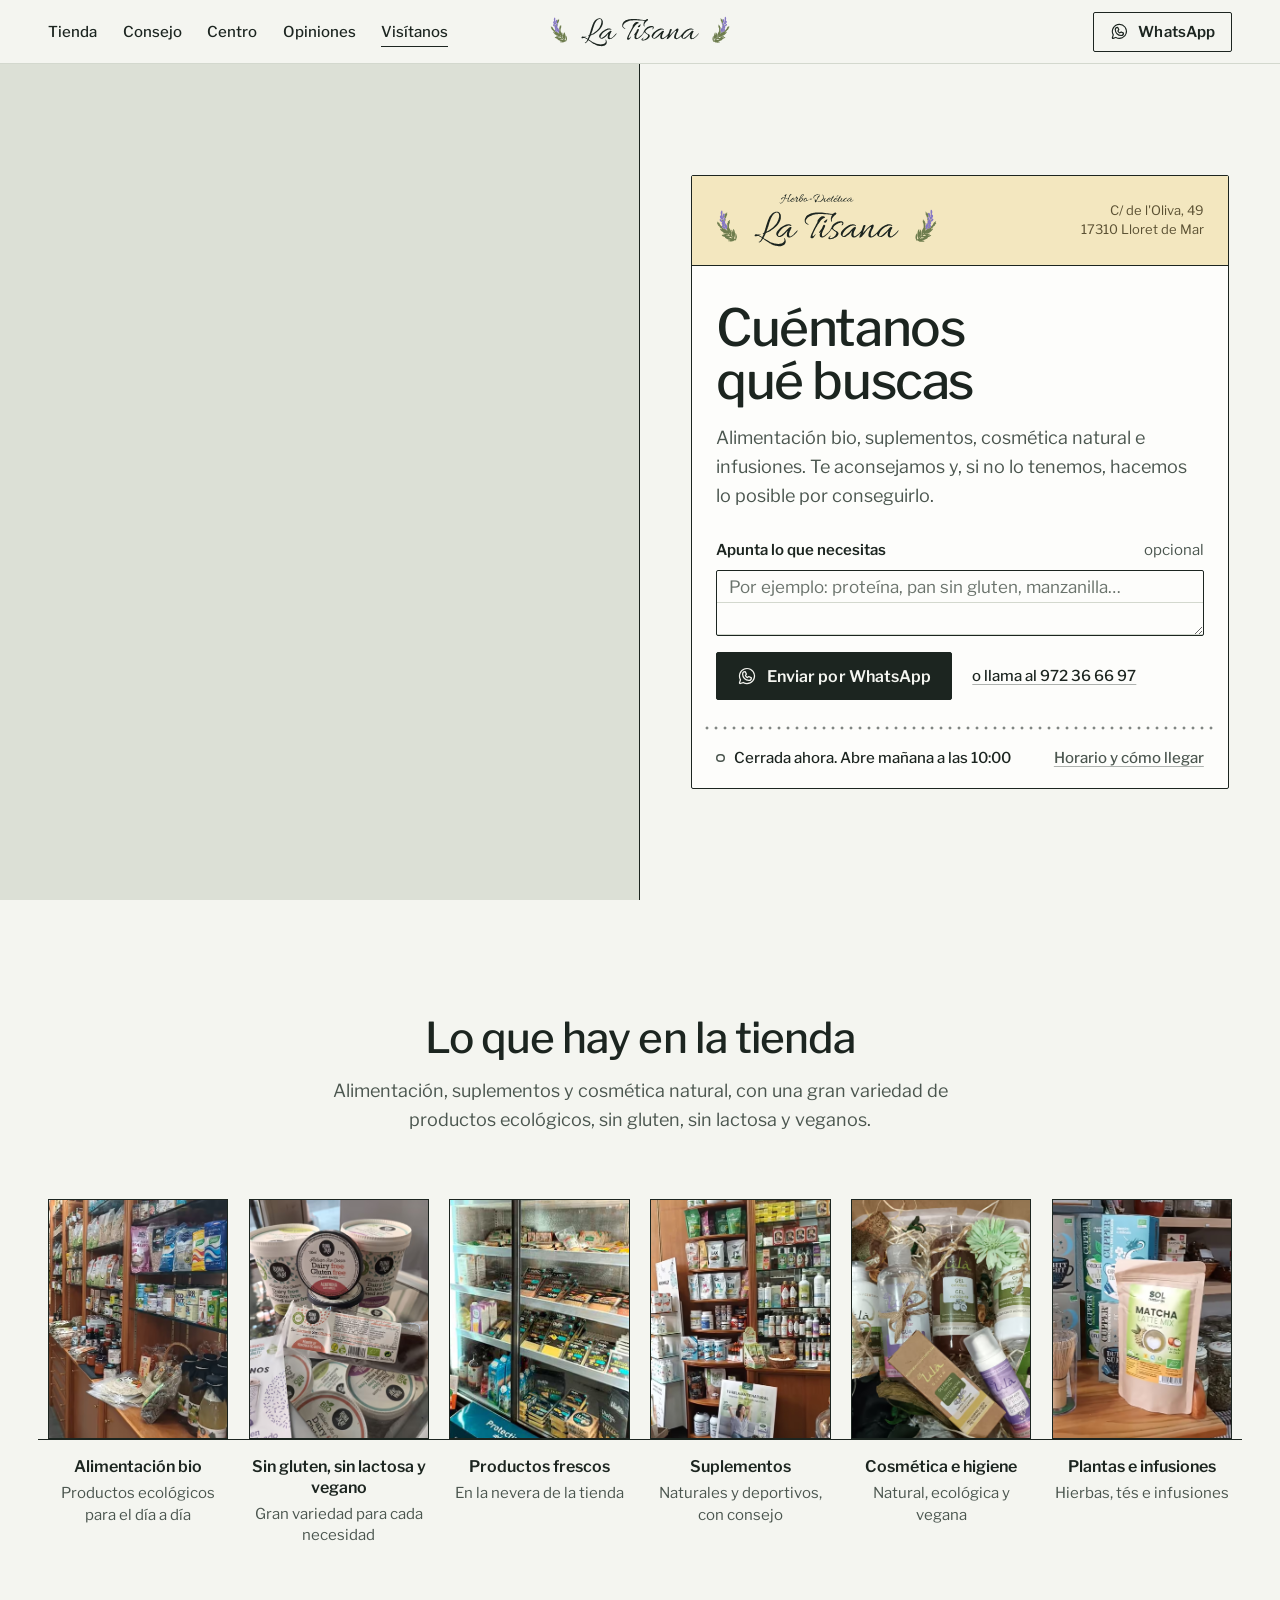
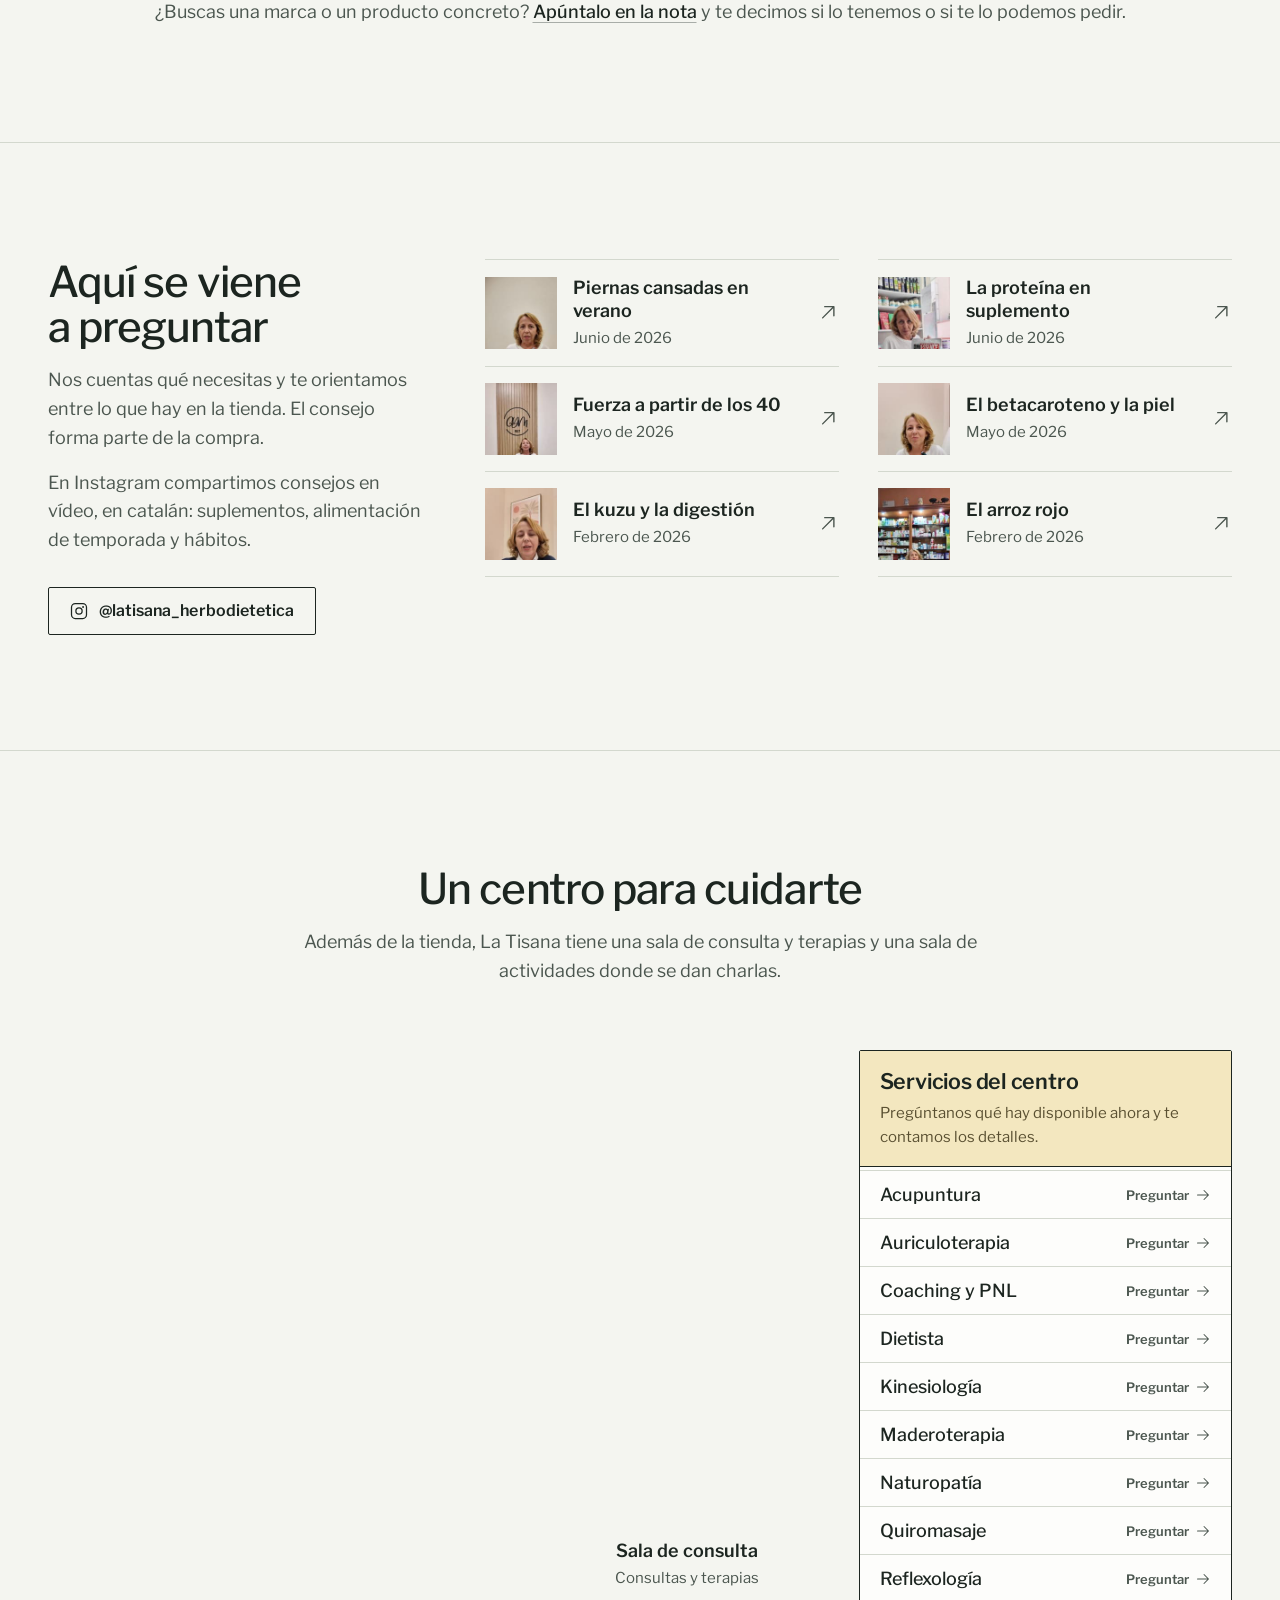
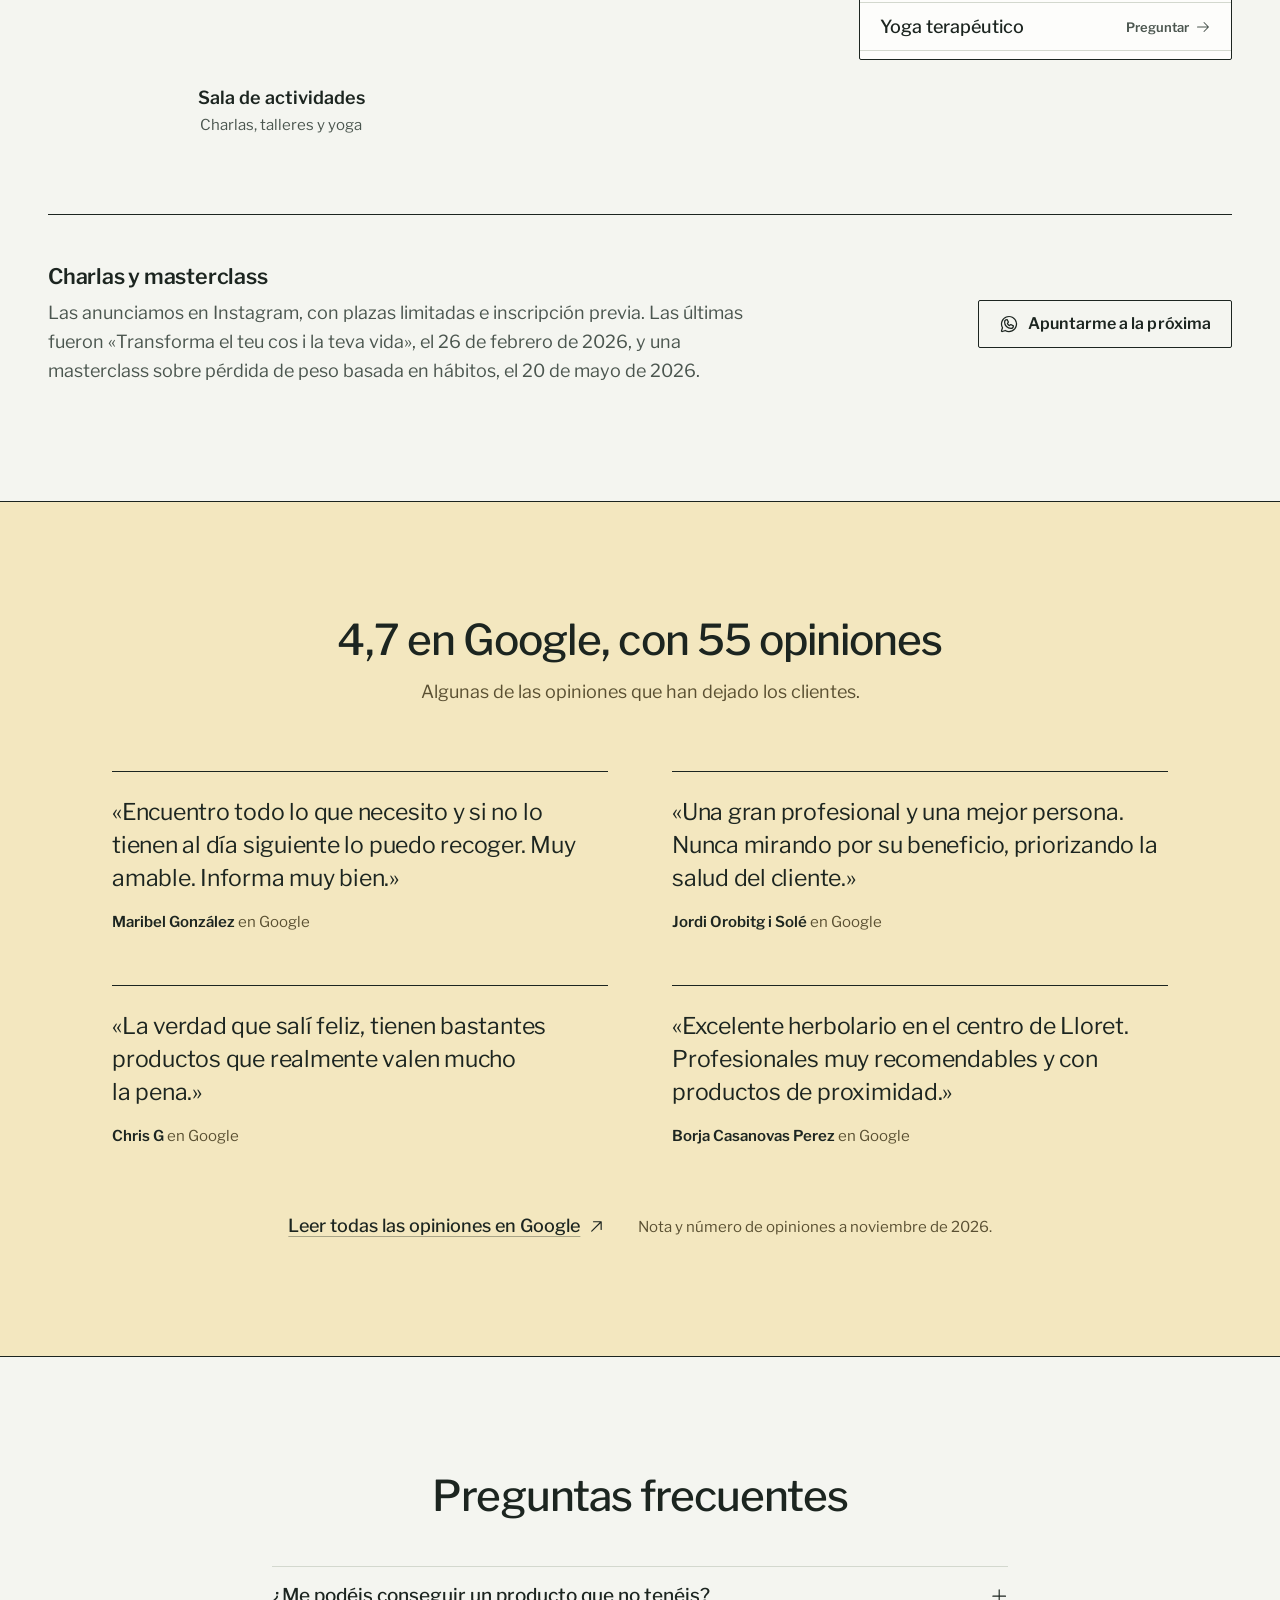
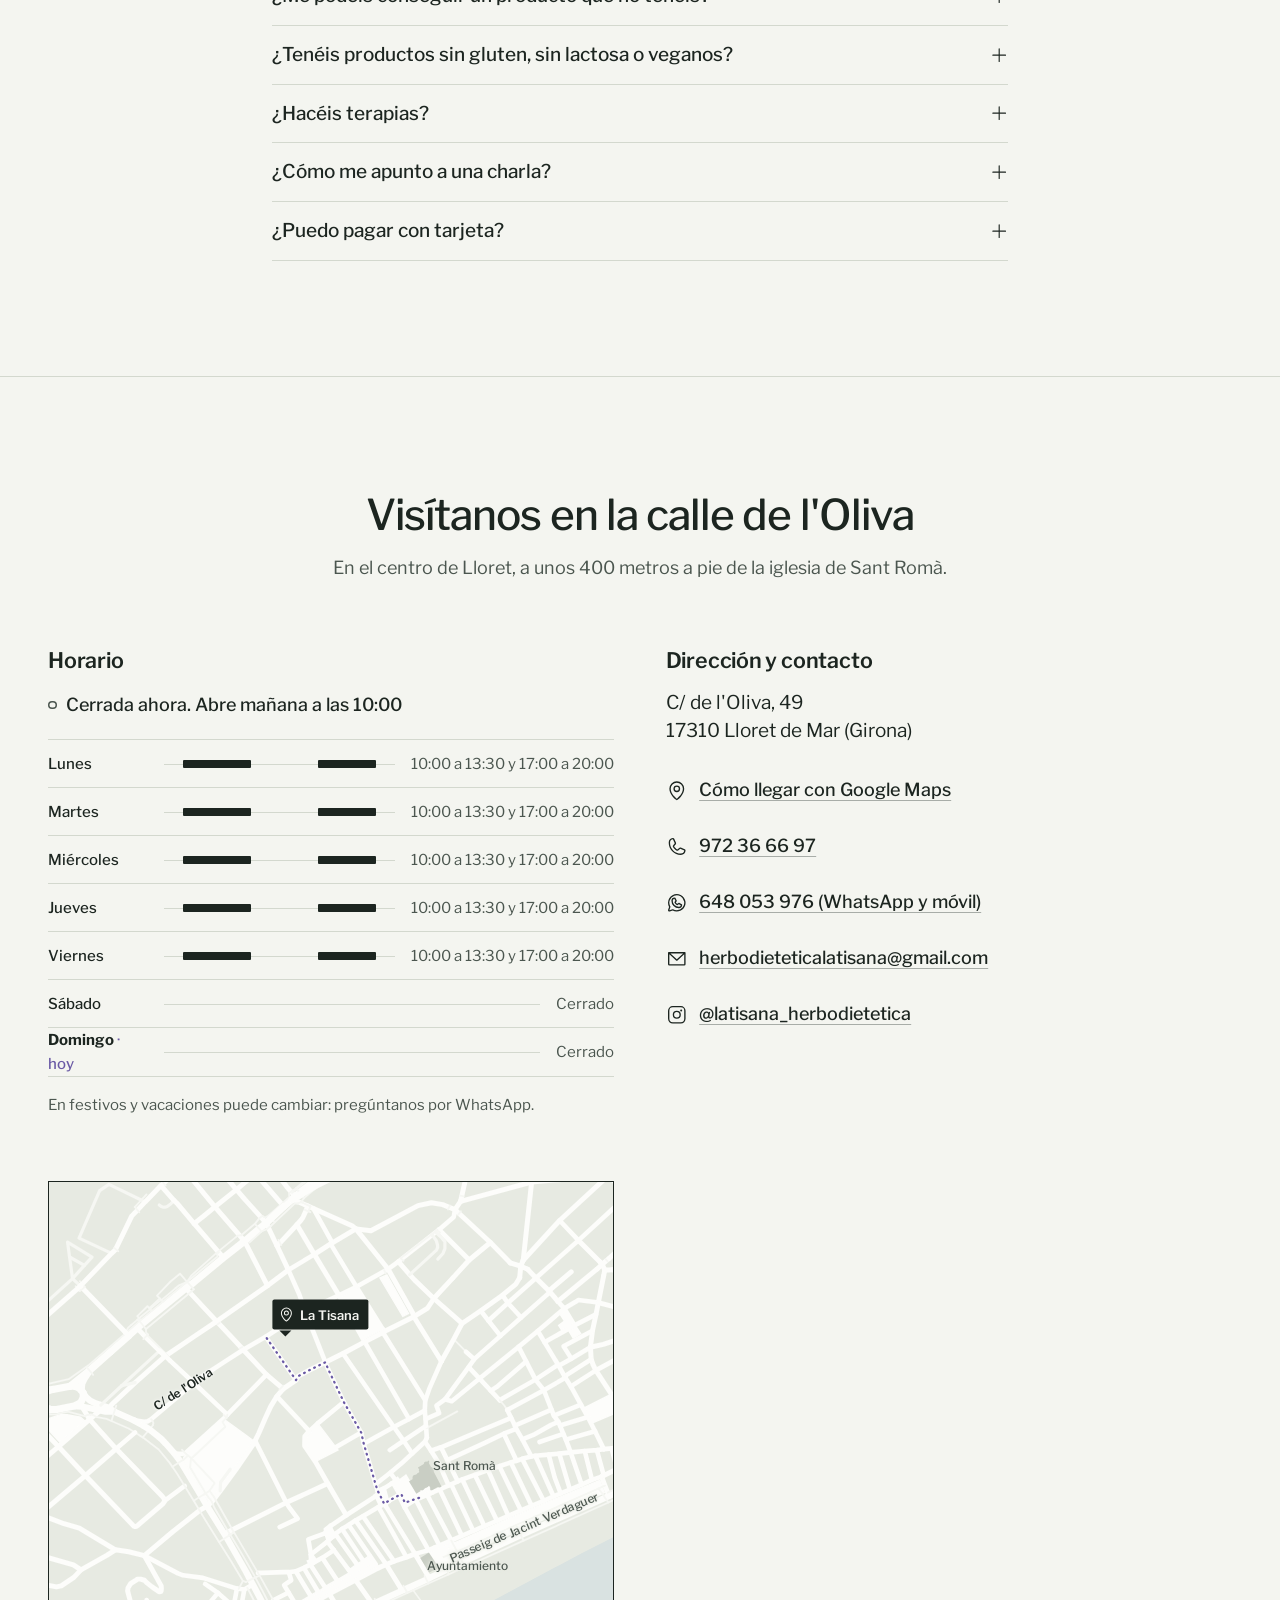
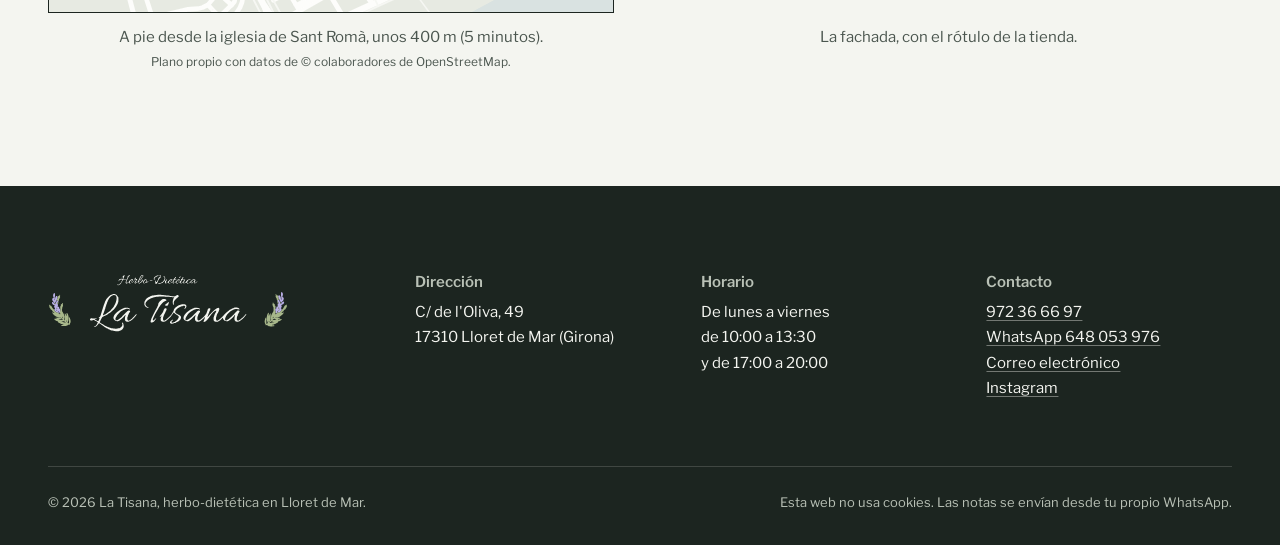
==== index.html @ d384f8ff "Publicar la vista previa de la web de La Tisana Co-Authored-By: Claude Opus 5.5 <noreply@anthropic.c" ====
<!doctype html>
<html lang="es">
<head>
<meta charset="utf-8">
<meta name="viewport" content="width=device-width, initial-scale=1, viewport-fit=cover">
<title>La Tisana, herbo-dietética en Lloret de Mar</title>
<meta name="description" content="Herbolario en la calle de l'Oliva, 49, en Lloret de Mar: alimentación bio y sin gluten, suplementos, cosmética natural e infusiones, con consejo. Escríbenos por WhatsApp.">
<meta name="robots" content="noindex, nofollow">
<meta name="theme-color" content="#F4F5F0">
<meta property="og:type" content="website">
<meta property="og:url" content="https://1benamar.github.io/latisana/">
<meta property="og:locale" content="es_ES">
<meta property="og:site_name" content="La Tisana">
<meta property="og:title" content="La Tisana, herbo-dietética en Lloret de Mar">
<meta property="og:description" content="Alimentación bio, suplementos, cosmética natural e infusiones, con consejo. C/ de l'Oliva, 49, Lloret de Mar.">
<meta property="og:image" content="https://1benamar.github.io/latisana/assets/img/compartir.jpg">
<meta property="og:image:width" content="1200">
<meta property="og:image:height" content="630">
<meta name="twitter:card" content="summary_large_image">
<link rel="icon" href="assets/logo/favicon.svg" type="image/svg+xml">
<link rel="icon" href="assets/logo/favicon-32.png" sizes="32x32" type="image/png">
<link rel="apple-touch-icon" href="assets/logo/apple-touch-icon.png">
<link rel="preload" href="assets/fonts/libre-franklin-latin.woff2" as="font" type="font/woff2" crossorigin>
<link rel="stylesheet" href="assets/css/estilos.css?v=202611081300">
<script type="application/ld+json">
{
  "@context": "https://schema.org",
  "@type": "Store",
  "name": "La Tisana Herbo-Dietética",
  "alternateName": "Herbo-Dietética la Tisana",
  "description": "Herbolario en Lloret de Mar: alimentación bio, sin gluten, sin lactosa y vegana, suplementación natural y deportiva, cosmética natural e infusiones, con asesoramiento personalizado.",
  "image": "https://1benamar.github.io/latisana/assets/img/compartir.jpg",
  "telephone": "+34 972 36 66 97",
  "email": "herbodieteticalatisana@gmail.com",
  "address": {
    "@type": "PostalAddress",
    "streetAddress": "Carrer de l'Oliva, 49",
    "postalCode": "17310",
    "addressLocality": "Lloret de Mar",
    "addressRegion": "Girona",
    "addressCountry": "ES"
  },
  "geo": { "@type": "GeoCoordinates", "latitude": 41.7015661, "longitude": 2.8450975 },
  "openingHoursSpecification": [
    { "@type": "OpeningHoursSpecification", "dayOfWeek": ["Monday", "Tuesday", "Wednesday", "Thursday", "Friday"], "opens": "10:00", "closes": "13:30" },
    { "@type": "OpeningHoursSpecification", "dayOfWeek": ["Monday", "Tuesday", "Wednesday", "Thursday", "Friday"], "opens": "17:00", "closes": "20:00" }
  ],
  "paymentAccepted": "Tarjeta de débito, tarjeta de crédito, pago con el móvil",
  "sameAs": [
    "https://www.instagram.com/latisana_herbodietetica/",
    "https://www.google.com/maps?cid=18129026786948277191"
  ]
}
</script>
</head>
<body>
<svg xmlns="http://www.w3.org/2000/svg" style="display:none"><symbol id="i-whatsapp" viewBox="0 0 256 256"><path d="M187.58,144.84l-32-16a8,8,0,0,0-8,.5l-14.69,9.8a40.55,40.55,0,0,1-16-16l9.8-14.69a8,8,0,0,0,.5-8l-16-32A8,8,0,0,0,104,64a40,40,0,0,0-40,40,88.1,88.1,0,0,0,88,88,40,40,0,0,0,40-40A8,8,0,0,0,187.58,144.84ZM152,176a72.08,72.08,0,0,1-72-72A24,24,0,0,1,99.29,80.46l11.48,23L101,118a8,8,0,0,0-.73,7.51,56.47,56.47,0,0,0,30.15,30.15A8,8,0,0,0,138,155l14.61-9.74,23,11.48A24,24,0,0,1,152,176ZM128,24A104,104,0,0,0,36.18,176.88L24.83,210.93a16,16,0,0,0,20.24,20.24l34.05-11.35A104,104,0,1,0,128,24Zm0,192a87.87,87.87,0,0,1-44.06-11.81,8,8,0,0,0-6.54-.67L40,216,52.47,178.6a8,8,0,0,0-.66-6.54A88,88,0,1,1,128,216Z"/></symbol><symbol id="i-telefono" viewBox="0 0 256 256"><path d="M222.37,158.46l-47.11-21.11-.13-.06a16,16,0,0,0-15.17,1.4,8.12,8.12,0,0,0-.75.56L134.87,160c-15.42-7.49-31.34-23.29-38.83-38.51l20.78-24.71c.2-.25.39-.5.57-.77a16,16,0,0,0,1.32-15.06l0-.12L97.54,33.64a16,16,0,0,0-16.62-9.52A56.26,56.26,0,0,0,32,80c0,79.4,64.6,144,144,144a56.26,56.26,0,0,0,55.88-48.92A16,16,0,0,0,222.37,158.46ZM176,208A128.14,128.14,0,0,1,48,80,40.2,40.2,0,0,1,82.87,40a.61.61,0,0,0,0,.12l21,47L83.2,111.86a6.13,6.13,0,0,0-.57.77,16,16,0,0,0-1,15.7c9.06,18.53,27.73,37.06,46.46,46.11a16,16,0,0,0,15.75-1.14,8.44,8.44,0,0,0,.74-.56L168.89,152l47,21.05h0s.08,0,.11,0A40.21,40.21,0,0,1,176,208Z"/></symbol><symbol id="i-pin" viewBox="0 0 256 256"><path d="M128,64a40,40,0,1,0,40,40A40,40,0,0,0,128,64Zm0,64a24,24,0,1,1,24-24A24,24,0,0,1,128,128Zm0-112a88.1,88.1,0,0,0-88,88c0,31.4,14.51,64.68,42,96.25a254.19,254.19,0,0,0,41.45,38.3,8,8,0,0,0,9.18,0A254.19,254.19,0,0,0,174,200.25c27.45-31.57,42-64.85,42-96.25A88.1,88.1,0,0,0,128,16Zm0,206c-16.53-13-72-60.75-72-118a72,72,0,0,1,144,0C200,161.23,144.53,209,128,222Z"/></symbol><symbol id="i-instagram" viewBox="0 0 256 256"><path d="M128,80a48,48,0,1,0,48,48A48.05,48.05,0,0,0,128,80Zm0,80a32,32,0,1,1,32-32A32,32,0,0,1,128,160ZM176,24H80A56.06,56.06,0,0,0,24,80v96a56.06,56.06,0,0,0,56,56h96a56.06,56.06,0,0,0,56-56V80A56.06,56.06,0,0,0,176,24Zm40,152a40,40,0,0,1-40,40H80a40,40,0,0,1-40-40V80A40,40,0,0,1,80,40h96a40,40,0,0,1,40,40ZM192,76a12,12,0,1,1-12-12A12,12,0,0,1,192,76Z"/></symbol><symbol id="i-correo" viewBox="0 0 256 256"><path d="M224,48H32a8,8,0,0,0-8,8V192a16,16,0,0,0,16,16H216a16,16,0,0,0,16-16V56A8,8,0,0,0,224,48ZM203.43,64,128,133.15,52.57,64ZM216,192H40V74.19l82.59,75.71a8,8,0,0,0,10.82,0L216,74.19V192Z"/></symbol><symbol id="i-reloj" viewBox="0 0 256 256"><path d="M128,24A104,104,0,1,0,232,128,104.11,104.11,0,0,0,128,24Zm0,192a88,88,0,1,1,88-88A88.1,88.1,0,0,1,128,216Zm64-88a8,8,0,0,1-8,8H128a8,8,0,0,1-8-8V72a8,8,0,0,1,16,0v48h48A8,8,0,0,1,192,128Z"/></symbol><symbol id="i-fuera" viewBox="0 0 256 256"><path d="M200,64V168a8,8,0,0,1-16,0V83.31L69.66,197.66a8,8,0,0,1-11.32-11.32L172.69,72H88a8,8,0,0,1,0-16H192A8,8,0,0,1,200,64Z"/></symbol><symbol id="i-flecha" viewBox="0 0 256 256"><path d="M221.66,133.66l-72,72a8,8,0,0,1-11.32-11.32L196.69,136H40a8,8,0,0,1,0-16H196.69L138.34,61.66a8,8,0,0,1,11.32-11.32l72,72A8,8,0,0,1,221.66,133.66Z"/></symbol><symbol id="i-menu" viewBox="0 0 256 256"><path d="M224,128a8,8,0,0,1-8,8H40a8,8,0,0,1,0-16H216A8,8,0,0,1,224,128ZM40,72H216a8,8,0,0,0,0-16H40a8,8,0,0,0,0,16ZM216,184H40a8,8,0,0,0,0,16H216a8,8,0,0,0,0-16Z"/></symbol><symbol id="i-cerrar" viewBox="0 0 256 256"><path d="M205.66,194.34a8,8,0,0,1-11.32,11.32L128,139.31,61.66,205.66a8,8,0,0,1-11.32-11.32L116.69,128,50.34,61.66A8,8,0,0,1,61.66,50.34L128,116.69l66.34-66.35a8,8,0,0,1,11.32,11.32L139.31,128Z"/></symbol><symbol id="i-mas" viewBox="0 0 256 256"><path d="M224,128a8,8,0,0,1-8,8H136v80a8,8,0,0,1-16,0V136H40a8,8,0,0,1,0-16h80V40a8,8,0,0,1,16,0v80h80A8,8,0,0,1,224,128Z"/></symbol><symbol id="i-check" viewBox="0 0 256 256"><path d="M229.66,77.66l-128,128a8,8,0,0,1-11.32,0l-56-56a8,8,0,0,1,11.32-11.32L96,188.69,218.34,66.34a8,8,0,0,1,11.32,11.32Z"/></symbol></svg>

<a class="saltar" href="#contenido">Saltar al contenido</a>

<header class="cabecera" id="cabecera">
  <div class="cabecera__dentro">
    <button class="cabecera__abrir" type="button" aria-expanded="false" aria-controls="menu">
      <svg class="ico" aria-hidden="true"><use href="#i-menu"/></svg><span class="sr">Abrir el menú</span>
    </button>
    <nav class="menu" id="menu" aria-label="Secciones">
      <ul>
        <li><a href="#tienda">Tienda</a></li>
        <li><a href="#consejo">Consejo</a></li>
        <li><a href="#centro">Centro</a></li>
        <li><a href="#opiniones">Opiniones</a></li>
        <li><a href="#visita">Visítanos</a></li>
      </ul>
    </nav>
    <a class="cabecera__logo" href="#inicio" aria-label="La Tisana, ir al inicio">
      <img src="assets/logo/la-tisana-nombre.svg" alt="La Tisana" width="180" height="31">
    </a>
    <a class="boton boton--linea cabecera__wa" href="https://wa.me/34648053976?text=Hola%2C%20os%20escribo%20desde%20la%20web%20de%20La%20Tisana." target="_blank" rel="noopener">
      <svg class="ico" aria-hidden="true"><use href="#i-whatsapp"/></svg><span>WhatsApp</span>
    </a>
  </div>
</header>

<main id="contenido">

  <!-- Portada: la hoja del bloc del mostrador -->
  <section class="portada" id="inicio" aria-labelledby="titulo-portada">
    <figure class="portada__foto">
      <picture>
        <source media="(max-width: 959px)" type="image/avif" srcset="assets/img/interior-ancho-600.avif 600w, assets/img/interior-ancho-900.avif 900w, assets/img/interior-ancho-1200.avif 1200w" sizes="(max-width: 600px) 75vw, 100vw">
        <source media="(max-width: 959px)" type="image/webp" srcset="assets/img/interior-ancho-600.webp 600w, assets/img/interior-ancho-900.webp 900w, assets/img/interior-ancho-1200.webp 1200w" sizes="(max-width: 600px) 75vw, 100vw">
        <source media="(max-width: 959px)" srcset="assets/img/interior-ancho-600.jpg 600w, assets/img/interior-ancho-900.jpg 900w, assets/img/interior-ancho-1200.jpg 1200w" sizes="(max-width: 600px) 75vw, 100vw">
        <source type="image/avif" srcset="assets/img/interior-640.avif 640w, assets/img/interior-960.avif 960w, assets/img/interior-1280.avif 1280w, assets/img/interior-1800.avif 1800w" sizes="50vw">
        <source type="image/webp" srcset="assets/img/interior-640.webp 640w, assets/img/interior-960.webp 960w, assets/img/interior-1280.webp 1280w, assets/img/interior-1800.webp 1800w" sizes="50vw">
        <img src="assets/img/interior-960.jpg" srcset="assets/img/interior-640.jpg 640w, assets/img/interior-960.jpg 960w, assets/img/interior-1280.jpg 1280w, assets/img/interior-1800.jpg 1800w" sizes="50vw" width="1800" height="2400" fetchpriority="high" decoding="async" alt="Interior de La Tisana: baldas de madera con suplementos y cosmética, cestas con alimentación y una estantería de infusiones.">
      </picture>
    </figure>

    <div class="portada__mostrador">
      <article class="hoja" id="hoja" aria-labelledby="titulo-portada">
        <div class="hoja__arrancable">
          <header class="hoja__cabecera" id="hoja-cabecera">
            <img class="hoja__logo" src="assets/logo/la-tisana.svg" alt="La Tisana, Herbo-Dietética" width="232" height="57">
            <p class="hoja__datos">C/ de l'Oliva, 49<br>17310 Lloret de Mar</p>
          </header>
          <div class="hoja__cuerpo">
            <h1 id="titulo-portada">Cuéntanos qué buscas</h1>
            <p class="hoja__entrada">Alimentación bio, suplementos, cosmética natural e infusiones. Te aconsejamos y, si no lo tenemos, hacemos lo posible por conseguirlo.</p>
            <form class="nota" id="nota" action="https://wa.me/34648053976" method="get" target="_blank">
              <label for="nota-texto">Apunta lo que necesitas <span>opcional</span></label>
              <textarea id="nota-texto" name="text" rows="2" maxlength="400" placeholder="Por ejemplo: proteína, pan sin gluten, manzanilla…"></textarea>
              <div class="nota__acciones">
                <button class="boton boton--tinta" type="submit">
                  <svg class="ico" aria-hidden="true"><use href="#i-whatsapp"/></svg>Enviar por WhatsApp
                </button>
                <a class="enlace" href="tel:+34972366697">o llama al 972 36 66 97</a>
              </div>
            </form>
          </div>
        </div>
        <footer class="hoja__pie">
          <p class="estado" data-estado>
            <svg class="ico" aria-hidden="true"><use href="#i-reloj"/></svg>
            <span>De lunes a viernes, de 10:00 a 13:30 y de 17:00 a 20:00</span>
          </p>
          <a class="enlace" href="#visita">Horario y cómo llegar</a>
          <p class="hoja__aviso" id="nota-aviso" role="status" aria-live="polite"></p>
        </footer>
      </article>
    </div>
  </section>

  <!-- Tienda: una sola balda -->
  <section class="seccion tienda" id="tienda" aria-labelledby="titulo-tienda">
    <div class="contenedor">
      <header class="encabezado aparece">
        <h2 id="titulo-tienda">Lo que hay en la tienda</h2>
        <p>Alimentación, suplementos y cosmética natural, con una gran variedad de productos ecológicos, sin gluten, sin lactosa y veganos.</p>
      </header>

      <ul class="balda">
        <li class="balda__producto aparece" style="--i:0">
          <figure>
            <div class="balda__foto marco">
              <picture>
                <source type="image/avif" srcset="assets/img/balda-bio-400.avif 400w, assets/img/balda-bio-600.avif 600w, assets/img/balda-bio-800.avif 800w" sizes="(max-width: 959px) 44vw, 200px">
                <source type="image/webp" srcset="assets/img/balda-bio-400.webp 400w, assets/img/balda-bio-600.webp 600w, assets/img/balda-bio-800.webp 800w" sizes="(max-width: 959px) 44vw, 200px">
                <img src="assets/img/balda-bio-400.jpg" srcset="assets/img/balda-bio-400.jpg 400w, assets/img/balda-bio-600.jpg 600w, assets/img/balda-bio-800.jpg 800w" sizes="(max-width: 959px) 44vw, 200px" width="800" height="1067" loading="lazy" decoding="async" alt="Baldas de madera con harinas, sal y productos ecológicos junto al mostrador.">
              </picture>
            </div>
            <div class="balda__tabla" aria-hidden="true"></div>
            <figcaption><strong>Alimentación bio</strong><span>Productos ecológicos para el día a día</span></figcaption>
          </figure>
        </li>
        <li class="balda__producto aparece" style="--i:1">
          <figure>
            <div class="balda__foto marco">
              <picture>
                <source type="image/avif" srcset="assets/img/balda-sin-gluten-400.avif 400w, assets/img/balda-sin-gluten-600.avif 600w, assets/img/balda-sin-gluten-800.avif 800w" sizes="(max-width: 959px) 44vw, 200px">
                <source type="image/webp" srcset="assets/img/balda-sin-gluten-400.webp 400w, assets/img/balda-sin-gluten-600.webp 600w, assets/img/balda-sin-gluten-800.webp 800w" sizes="(max-width: 959px) 44vw, 200px">
                <img src="assets/img/balda-sin-gluten-400.jpg" srcset="assets/img/balda-sin-gluten-400.jpg 400w, assets/img/balda-sin-gluten-600.jpg 600w, assets/img/balda-sin-gluten-800.jpg 800w" sizes="(max-width: 959px) 44vw, 200px" width="800" height="1067" loading="lazy" decoding="async" alt="Tarrinas de helado vegetal sin lactosa y sin gluten.">
              </picture>
            </div>
            <div class="balda__tabla" aria-hidden="true"></div>
            <figcaption><strong>Sin gluten, sin lactosa y vegano</strong><span>Gran variedad para cada necesidad</span></figcaption>
          </figure>
        </li>
        <li class="balda__producto aparece" style="--i:2">
          <figure>
            <div class="balda__foto marco">
              <picture>
                <source type="image/avif" srcset="assets/img/balda-frescos-375.avif 375w" sizes="(max-width: 959px) 44vw, 200px">
                <source type="image/webp" srcset="assets/img/balda-frescos-375.webp 375w" sizes="(max-width: 959px) 44vw, 200px">
                <img src="assets/img/balda-frescos-375.jpg" width="375" height="500" loading="lazy" decoding="async" alt="Nevera con productos frescos y refrigerados.">
              </picture>
            </div>
            <div class="balda__tabla" aria-hidden="true"></div>
            <figcaption><strong>Productos frescos</strong><span>En la nevera de la tienda</span></figcaption>
          </figure>
        </li>
        <li class="balda__producto aparece" style="--i:3">
          <figure>
            <div class="balda__foto marco">
              <picture>
                <source type="image/avif" srcset="assets/img/balda-suplementos-400.avif 400w, assets/img/balda-suplementos-600.avif 600w, assets/img/balda-suplementos-800.avif 800w" sizes="(max-width: 959px) 44vw, 200px">
                <source type="image/webp" srcset="assets/img/balda-suplementos-400.webp 400w, assets/img/balda-suplementos-600.webp 600w, assets/img/balda-suplementos-800.webp 800w" sizes="(max-width: 959px) 44vw, 200px">
                <img src="assets/img/balda-suplementos-400.jpg" srcset="assets/img/balda-suplementos-400.jpg 400w, assets/img/balda-suplementos-600.jpg 600w, assets/img/balda-suplementos-800.jpg 800w" sizes="(max-width: 959px) 44vw, 200px" width="800" height="1067" loading="lazy" decoding="async" alt="Estanterías de suplementos y complementos naturales.">
              </picture>
            </div>
            <div class="balda__tabla" aria-hidden="true"></div>
            <figcaption><strong>Suplementos</strong><span>Naturales y deportivos, con consejo</span></figcaption>
          </figure>
        </li>
        <li class="balda__producto aparece" style="--i:4">
          <figure>
            <div class="balda__foto marco">
              <picture>
                <source type="image/avif" srcset="assets/img/balda-cosmetica-400.avif 400w, assets/img/balda-cosmetica-600.avif 600w, assets/img/balda-cosmetica-800.avif 800w" sizes="(max-width: 959px) 44vw, 200px">
                <source type="image/webp" srcset="assets/img/balda-cosmetica-400.webp 400w, assets/img/balda-cosmetica-600.webp 600w, assets/img/balda-cosmetica-800.webp 800w" sizes="(max-width: 959px) 44vw, 200px">
                <img src="assets/img/balda-cosmetica-400.jpg" srcset="assets/img/balda-cosmetica-400.jpg 400w, assets/img/balda-cosmetica-600.jpg 600w, assets/img/balda-cosmetica-800.jpg 800w" sizes="(max-width: 959px) 44vw, 200px" width="800" height="1067" loading="lazy" decoding="async" alt="Cosmética natural: geles, champús y cremas en una cesta.">
              </picture>
            </div>
            <div class="balda__tabla" aria-hidden="true"></div>
            <figcaption><strong>Cosmética e higiene</strong><span>Natural, ecológica y vegana</span></figcaption>
          </figure>
        </li>
        <li class="balda__producto aparece" style="--i:5">
          <figure>
            <div class="balda__foto marco">
              <picture>
                <source type="image/avif" srcset="assets/img/balda-infusiones-400.avif 400w, assets/img/balda-infusiones-600.avif 600w, assets/img/balda-infusiones-800.avif 800w" sizes="(max-width: 959px) 44vw, 200px">
                <source type="image/webp" srcset="assets/img/balda-infusiones-400.webp 400w, assets/img/balda-infusiones-600.webp 600w, assets/img/balda-infusiones-800.webp 800w" sizes="(max-width: 959px) 44vw, 200px">
                <img src="assets/img/balda-infusiones-400.jpg" srcset="assets/img/balda-infusiones-400.jpg 400w, assets/img/balda-infusiones-600.jpg 600w, assets/img/balda-infusiones-800.jpg 800w" sizes="(max-width: 959px) 44vw, 200px" width="800" height="1067" loading="lazy" decoding="async" alt="Matcha latte y cajas de tés e infusiones, con botes de hierbas al fondo.">
              </picture>
            </div>
            <div class="balda__tabla" aria-hidden="true"></div>
            <figcaption><strong>Plantas e infusiones</strong><span>Hierbas, tés e infusiones</span></figcaption>
          </figure>
        </li>
      </ul>

      <p class="tienda__mas aparece">¿Buscas una marca o un producto concreto? <a class="enlace" href="#nota-texto" data-ir-nota>Apúntalo en la nota</a> y te decimos si lo tenemos o si te lo podemos pedir.</p>
    </div>
  </section>

  <!-- Consejo -->
  <section class="seccion consejo" id="consejo" aria-labelledby="titulo-consejo">
    <div class="contenedor consejo__rejilla">
      <div class="consejo__texto aparece">
        <h2 id="titulo-consejo">Aquí se viene a preguntar</h2>
        <p>Nos cuentas qué necesitas y te orientamos entre lo que hay en la tienda. El consejo forma parte de la compra.</p>
        <p>En Instagram compartimos consejos en vídeo, en catalán: suplementos, alimentación de temporada y hábitos.</p>
        <a class="boton boton--linea" href="https://www.instagram.com/latisana_herbodietetica/" target="_blank" rel="noopener">
          <svg class="ico" aria-hidden="true"><use href="#i-instagram"/></svg>@latisana_herbodietetica
        </a>
      </div>
      <ol class="videos" aria-label="Últimos vídeos de consejo en Instagram">
        <li class="aparece" style="--i:0">
          <a href="https://www.instagram.com/latisana_herbodietetica/reel/DZufLREy0Y4/" target="_blank" rel="noopener">
            <img class="videos__miniatura" src="assets/img/ig-linfabir-160.jpg" srcset="assets/img/ig-linfabir-160.jpg 160w, assets/img/ig-linfabir-330.jpg 330w" sizes="72px" width="160" height="160" loading="lazy" decoding="async" alt="">
            <span><span class="videos__tema">Piernas cansadas en verano</span><span class="videos__fecha">Junio de 2026</span></span>
            <svg class="ico" aria-hidden="true"><use href="#i-fuera"/></svg>
          </a>
        </li>
        <li class="aparece" style="--i:1">
          <a href="https://www.instagram.com/latisana_herbodietetica/reel/DZaYMLWJxUl/" target="_blank" rel="noopener">
            <img class="videos__miniatura" src="assets/img/ig-proteina-160.jpg" srcset="assets/img/ig-proteina-160.jpg 160w, assets/img/ig-proteina-330.jpg 330w" sizes="72px" width="160" height="160" loading="lazy" decoding="async" alt="">
            <span><span class="videos__tema">La proteína en suplemento</span><span class="videos__fecha">Junio de 2026</span></span>
            <svg class="ico" aria-hidden="true"><use href="#i-fuera"/></svg>
          </a>
        </li>
        <li class="aparece" style="--i:2">
          <a href="https://www.instagram.com/latisana_herbodietetica/reel/DY6yjEjyueq/" target="_blank" rel="noopener">
            <img class="videos__miniatura" src="assets/img/ig-fuerza-160.jpg" srcset="assets/img/ig-fuerza-160.jpg 160w, assets/img/ig-fuerza-330.jpg 330w" sizes="72px" width="160" height="160" loading="lazy" decoding="async" alt="">
            <span><span class="videos__tema">Fuerza a partir de los 40</span><span class="videos__fecha">Mayo de 2026</span></span>
            <svg class="ico" aria-hidden="true"><use href="#i-fuera"/></svg>
          </a>
        </li>
        <li class="aparece" style="--i:3">
          <a href="https://www.instagram.com/latisana_herbodietetica/reel/DYjk2Feyre3/" target="_blank" rel="noopener">
            <img class="videos__miniatura" src="assets/img/ig-betacaroteno-160.jpg" srcset="assets/img/ig-betacaroteno-160.jpg 160w, assets/img/ig-betacaroteno-330.jpg 330w" sizes="72px" width="160" height="160" loading="lazy" decoding="async" alt="">
            <span><span class="videos__tema">El betacaroteno y la piel</span><span class="videos__fecha">Mayo de 2026</span></span>
            <svg class="ico" aria-hidden="true"><use href="#i-fuera"/></svg>
          </a>
        </li>
        <li class="aparece" style="--i:4">
          <a href="https://www.instagram.com/latisana_herbodietetica/reel/DVGin9TCB8f/" target="_blank" rel="noopener">
            <img class="videos__miniatura" src="assets/img/ig-kuzu-160.jpg" srcset="assets/img/ig-kuzu-160.jpg 160w, assets/img/ig-kuzu-330.jpg 330w" sizes="72px" width="160" height="160" loading="lazy" decoding="async" alt="">
            <span><span class="videos__tema">El kuzu y la digestión</span><span class="videos__fecha">Febrero de 2026</span></span>
            <svg class="ico" aria-hidden="true"><use href="#i-fuera"/></svg>
          </a>
        </li>
        <li class="aparece" style="--i:5">
          <a href="https://www.instagram.com/latisana_herbodietetica/reel/DUi-Pvdisuj/" target="_blank" rel="noopener">
            <img class="videos__miniatura" src="assets/img/ig-arroz-rojo-160.jpg" srcset="assets/img/ig-arroz-rojo-160.jpg 160w, assets/img/ig-arroz-rojo-330.jpg 330w" sizes="72px" width="160" height="160" loading="lazy" decoding="async" alt="">
            <span><span class="videos__tema">El arroz rojo</span><span class="videos__fecha">Febrero de 2026</span></span>
            <svg class="ico" aria-hidden="true"><use href="#i-fuera"/></svg>
          </a>
        </li>
      </ol>
    </div>
  </section>

  <!-- Centro: salas, servicios y charlas -->
  <section class="seccion centro" id="centro" aria-labelledby="titulo-centro">
    <div class="contenedor">
      <header class="encabezado aparece">
        <h2 id="titulo-centro">Un centro para cuidarte</h2>
        <p>Además de la tienda, La Tisana tiene una sala de consulta y terapias y una sala de actividades donde se dan charlas.</p>
      </header>

      <div class="centro__rejilla">
        <figure class="sala">
          <div class="marco destapa">
            <picture>
              <source type="image/avif" srcset="assets/img/sala-actividades-480.avif 480w, assets/img/sala-actividades-768.avif 768w" sizes="(max-width: 640px) 50vw, (max-width: 1120px) 45vw, 480px">
              <source type="image/webp" srcset="assets/img/sala-actividades-480.webp 480w, assets/img/sala-actividades-768.webp 768w" sizes="(max-width: 640px) 50vw, (max-width: 1120px) 45vw, 480px">
              <img src="assets/img/sala-actividades-480.jpg" srcset="assets/img/sala-actividades-480.jpg 480w, assets/img/sala-actividades-768.jpg 768w" sizes="(max-width: 640px) 50vw, (max-width: 1120px) 45vw, 480px" width="768" height="1024" loading="lazy" decoding="async" alt="Sala de actividades con esterillas, bloques y ruedas de yoga.">
            </picture>
          </div>
          <figcaption><strong>Sala de actividades</strong><span>Charlas, talleres y yoga</span></figcaption>
        </figure>
        <figure class="sala sala--consulta">
          <div class="marco destapa">
            <picture>
              <source type="image/avif" srcset="assets/img/sala-consulta-480.avif 480w, assets/img/sala-consulta-768.avif 768w" sizes="(max-width: 640px) 50vw, (max-width: 1120px) 45vw, 300px">
              <source type="image/webp" srcset="assets/img/sala-consulta-480.webp 480w, assets/img/sala-consulta-768.webp 768w" sizes="(max-width: 640px) 50vw, (max-width: 1120px) 45vw, 300px">
              <img src="assets/img/sala-consulta-480.jpg" srcset="assets/img/sala-consulta-480.jpg 480w, assets/img/sala-consulta-768.jpg 768w" sizes="(max-width: 640px) 50vw, (max-width: 1120px) 45vw, 300px" width="768" height="1024" loading="lazy" decoding="async" alt="Sala de consulta con una mesa de madera y una butaca.">
            </picture>
          </div>
          <figcaption><strong>Sala de consulta</strong><span>Consultas y terapias</span></figcaption>
        </figure>

        <div class="servicios aparece">
          <div class="servicios__cabecera">
            <h3>Servicios del centro</h3>
            <p>Pregúntanos qué hay disponible ahora y te contamos los detalles.</p>
          </div>
          <ul class="servicios__lista">
            <li><a href="https://wa.me/34648053976?text=Hola%2C%20os%20escribo%20desde%20la%20web%20de%20La%20Tisana.%20%C2%BFAhora%20hac%C3%A9is%20acupuntura%3F%20Me%20gustar%C3%ADa%20saber%20la%20disponibilidad." target="_blank" rel="noopener">Acupuntura<span class="servicios__accion">Preguntar<svg class="ico" aria-hidden="true"><use href="#i-flecha"/></svg></span></a></li>
            <li><a href="https://wa.me/34648053976?text=Hola%2C%20os%20escribo%20desde%20la%20web%20de%20La%20Tisana.%20%C2%BFAhora%20hac%C3%A9is%20auriculoterapia%3F%20Me%20gustar%C3%ADa%20saber%20la%20disponibilidad." target="_blank" rel="noopener">Auriculoterapia<span class="servicios__accion">Preguntar<svg class="ico" aria-hidden="true"><use href="#i-flecha"/></svg></span></a></li>
            <li><a href="https://wa.me/34648053976?text=Hola%2C%20os%20escribo%20desde%20la%20web%20de%20La%20Tisana.%20%C2%BFAhora%20hac%C3%A9is%20coaching%20y%20PNL%3F%20Me%20gustar%C3%ADa%20saber%20la%20disponibilidad." target="_blank" rel="noopener">Coaching y PNL<span class="servicios__accion">Preguntar<svg class="ico" aria-hidden="true"><use href="#i-flecha"/></svg></span></a></li>
            <li><a href="https://wa.me/34648053976?text=Hola%2C%20os%20escribo%20desde%20la%20web%20de%20La%20Tisana.%20%C2%BFAhora%20ten%C3%A9is%20servicio%20de%20dietista%3F%20Me%20gustar%C3%ADa%20saber%20la%20disponibilidad." target="_blank" rel="noopener">Dietista<span class="servicios__accion">Preguntar<svg class="ico" aria-hidden="true"><use href="#i-flecha"/></svg></span></a></li>
            <li><a href="https://wa.me/34648053976?text=Hola%2C%20os%20escribo%20desde%20la%20web%20de%20La%20Tisana.%20%C2%BFAhora%20hac%C3%A9is%20kinesiolog%C3%ADa%3F%20Me%20gustar%C3%ADa%20saber%20la%20disponibilidad." target="_blank" rel="noopener">Kinesiología<span class="servicios__accion">Preguntar<svg class="ico" aria-hidden="true"><use href="#i-flecha"/></svg></span></a></li>
            <li><a href="https://wa.me/34648053976?text=Hola%2C%20os%20escribo%20desde%20la%20web%20de%20La%20Tisana.%20%C2%BFAhora%20hac%C3%A9is%20maderoterapia%3F%20Me%20gustar%C3%ADa%20saber%20la%20disponibilidad." target="_blank" rel="noopener">Maderoterapia<span class="servicios__accion">Preguntar<svg class="ico" aria-hidden="true"><use href="#i-flecha"/></svg></span></a></li>
            <li><a href="https://wa.me/34648053976?text=Hola%2C%20os%20escribo%20desde%20la%20web%20de%20La%20Tisana.%20%C2%BFAhora%20hac%C3%A9is%20naturopat%C3%ADa%3F%20Me%20gustar%C3%ADa%20saber%20la%20disponibilidad." target="_blank" rel="noopener">Naturopatía<span class="servicios__accion">Preguntar<svg class="ico" aria-hidden="true"><use href="#i-flecha"/></svg></span></a></li>
            <li><a href="https://wa.me/34648053976?text=Hola%2C%20os%20escribo%20desde%20la%20web%20de%20La%20Tisana.%20%C2%BFAhora%20hac%C3%A9is%20quiromasaje%3F%20Me%20gustar%C3%ADa%20saber%20la%20disponibilidad." target="_blank" rel="noopener">Quiromasaje<span class="servicios__accion">Preguntar<svg class="ico" aria-hidden="true"><use href="#i-flecha"/></svg></span></a></li>
            <li><a href="https://wa.me/34648053976?text=Hola%2C%20os%20escribo%20desde%20la%20web%20de%20La%20Tisana.%20%C2%BFAhora%20hac%C3%A9is%20reflexolog%C3%ADa%3F%20Me%20gustar%C3%ADa%20saber%20la%20disponibilidad." target="_blank" rel="noopener">Reflexología<span class="servicios__accion">Preguntar<svg class="ico" aria-hidden="true"><use href="#i-flecha"/></svg></span></a></li>
            <li><a href="https://wa.me/34648053976?text=Hola%2C%20os%20escribo%20desde%20la%20web%20de%20La%20Tisana.%20%C2%BFAhora%20hac%C3%A9is%20yoga%20terap%C3%A9utico%3F%20Me%20gustar%C3%ADa%20saber%20la%20disponibilidad." target="_blank" rel="noopener">Yoga terapéutico<span class="servicios__accion">Preguntar<svg class="ico" aria-hidden="true"><use href="#i-flecha"/></svg></span></a></li>
          </ul>
        </div>
      </div>

      <div class="charlas aparece">
        <div>
          <h3>Charlas y masterclass</h3>
          <p>Las anunciamos en Instagram, con plazas limitadas e inscripción previa. Las últimas fueron «Transforma el teu cos i la teva vida», el 26 de febrero de 2026, y una masterclass sobre pérdida de peso basada en hábitos, el 20 de mayo de 2026.</p>
        </div>
        <a class="boton boton--linea" href="https://wa.me/34648053976?text=Hola%2C%20os%20escribo%20desde%20la%20web%20de%20La%20Tisana.%20Me%20gustar%C3%ADa%20apuntarme%20a%20la%20pr%C3%B3xima%20charla%20o%20masterclass." target="_blank" rel="noopener">
          <svg class="ico" aria-hidden="true"><use href="#i-whatsapp"/></svg>Apuntarme a la próxima
        </a>
      </div>
    </div>
  </section>

  <!-- Opiniones de Google -->
  <section class="seccion opiniones" id="opiniones" aria-labelledby="titulo-opiniones">
    <div class="contenedor">
      <header class="encabezado aparece">
        <h2 id="titulo-opiniones">4,7 en Google, con 55 opiniones</h2>
        <p>Algunas de las opiniones que han dejado los clientes.</p>
      </header>
      <ul class="citas">
        <li class="aparece" style="--i:0">
          <blockquote><p>«Encuentro todo lo que necesito y si no lo tienen al día siguiente lo puedo recoger. Muy amable. Informa muy bien.»</p></blockquote>
          <p class="citas__autor"><strong>Maribel González</strong> <span>en Google</span></p>
        </li>
        <li class="aparece" style="--i:1">
          <blockquote><p>«Una gran profesional y una mejor persona. Nunca mirando por su beneficio, priorizando la salud del cliente.»</p></blockquote>
          <p class="citas__autor"><strong>Jordi Orobitg i Solé</strong> <span>en Google</span></p>
        </li>
        <li class="aparece" style="--i:2">
          <blockquote><p>«La verdad que salí feliz, tienen bastantes productos que realmente valen mucho la pena.»</p></blockquote>
          <p class="citas__autor"><strong>Chris G</strong> <span>en Google</span></p>
        </li>
        <li class="aparece" style="--i:3">
          <blockquote><p>«Excelente herbolario en el centro de Lloret. Profesionales muy recomendables y con productos de proximidad.»</p></blockquote>
          <p class="citas__autor"><strong>Borja Casanovas Perez</strong> <span>en Google</span></p>
        </li>
      </ul>
      <div class="opiniones__pie aparece">
        <a class="enlace" href="https://www.google.com/maps?cid=18129026786948277191" target="_blank" rel="noopener">Leer todas las opiniones en Google<svg class="ico" aria-hidden="true"><use href="#i-fuera"/></svg></a>
        <p>Nota y número de opiniones a noviembre de 2026.</p>
      </div>
    </div>
  </section>

  <!-- Preguntas frecuentes -->
  <section class="seccion preguntas" id="preguntas" aria-labelledby="titulo-preguntas">
    <div class="contenedor preguntas__dentro">
      <h2 id="titulo-preguntas" class="aparece">Preguntas frecuentes</h2>
      <div class="acordeon aparece">
        <details name="preguntas">
          <summary>¿Me podéis conseguir un producto que no tenéis?<svg class="ico" aria-hidden="true"><use href="#i-mas"/></svg></summary>
          <div><p>Sí, hacemos lo posible por conseguirlo. Escríbenos por WhatsApp con el nombre o la marca y te decimos si podemos pedirlo.</p></div>
        </details>
        <details name="preguntas">
          <summary>¿Tenéis productos sin gluten, sin lactosa o veganos?<svg class="ico" aria-hidden="true"><use href="#i-mas"/></svg></summary>
          <div><p>Sí. Tenemos alimentación bio, sin gluten, sin lactosa y vegana, y cosmética e higiene natural, ecológica y vegana.</p></div>
        </details>
        <details name="preguntas">
          <summary>¿Hacéis terapias?<svg class="ico" aria-hidden="true"><use href="#i-mas"/></svg></summary>
          <div><p>El centro tiene una sala de consulta y terapias. En la lista de servicios de esta página puedes preguntarnos por cada uno: te decimos qué hay disponible ahora.</p></div>
        </details>
        <details name="preguntas">
          <summary>¿Cómo me apunto a una charla?<svg class="ico" aria-hidden="true"><use href="#i-mas"/></svg></summary>
          <div><p>Las anunciamos en Instagram (@latisana_herbodietetica). Las plazas son limitadas y hay que inscribirse antes: escríbenos por WhatsApp.</p></div>
        </details>
        <details name="preguntas">
          <summary>¿Puedo pagar con tarjeta?<svg class="ico" aria-hidden="true"><use href="#i-mas"/></svg></summary>
          <div><p>Sí, con tarjeta de débito o de crédito y con el móvil.</p></div>
        </details>
      </div>
    </div>
  </section>

  <!-- Visita -->
  <section class="seccion visita" id="visita" aria-labelledby="titulo-visita">
    <div class="contenedor">
      <header class="encabezado aparece">
        <h2 id="titulo-visita">Visítanos en la calle de l'Oliva</h2>
        <p>En el centro de Lloret, a unos 400 metros a pie de la iglesia de Sant Romà.</p>
      </header>

      <div class="visita__rejilla">
        <div class="horario aparece">
          <h3>Horario</h3>
          <p class="estado horario__estado" data-estado>
            <svg class="ico" aria-hidden="true"><use href="#i-reloj"/></svg>
            <span>De lunes a viernes, de 10:00 a 13:30 y de 17:00 a 20:00</span>
          </p>
          <ol class="semana" aria-label="Horario de la semana">
            <li data-dia="1"><span class="semana__dia">Lunes</span><span class="semana__barra" aria-hidden="true"><i style="--de:10;--a:13.5"></i><i style="--de:17;--a:20"></i></span><span class="semana__horas">10:00 a 13:30 y 17:00 a 20:00</span></li>
            <li data-dia="2"><span class="semana__dia">Martes</span><span class="semana__barra" aria-hidden="true"><i style="--de:10;--a:13.5"></i><i style="--de:17;--a:20"></i></span><span class="semana__horas">10:00 a 13:30 y 17:00 a 20:00</span></li>
            <li data-dia="3"><span class="semana__dia">Miércoles</span><span class="semana__barra" aria-hidden="true"><i style="--de:10;--a:13.5"></i><i style="--de:17;--a:20"></i></span><span class="semana__horas">10:00 a 13:30 y 17:00 a 20:00</span></li>
            <li data-dia="4"><span class="semana__dia">Jueves</span><span class="semana__barra" aria-hidden="true"><i style="--de:10;--a:13.5"></i><i style="--de:17;--a:20"></i></span><span class="semana__horas">10:00 a 13:30 y 17:00 a 20:00</span></li>
            <li data-dia="5"><span class="semana__dia">Viernes</span><span class="semana__barra" aria-hidden="true"><i style="--de:10;--a:13.5"></i><i style="--de:17;--a:20"></i></span><span class="semana__horas">10:00 a 13:30 y 17:00 a 20:00</span></li>
            <li data-dia="6"><span class="semana__dia">Sábado</span><span class="semana__barra" aria-hidden="true"></span><span class="semana__horas">Cerrado</span></li>
            <li data-dia="0"><span class="semana__dia">Domingo</span><span class="semana__barra" aria-hidden="true"></span><span class="semana__horas">Cerrado</span></li>
          </ol>
          <p class="horario__nota">En festivos y vacaciones puede cambiar: pregúntanos por WhatsApp.</p>
        </div>

        <address class="contacto aparece">
          <h3>Dirección y contacto</h3>
          <p>C/ de l'Oliva, 49<br>17310 Lloret de Mar (Girona)</p>
          <ul>
            <li><a href="https://www.google.com/maps/dir/?api=1&amp;destination=41.7015661%2C2.8450975" target="_blank" rel="noopener"><svg class="ico" aria-hidden="true"><use href="#i-pin"/></svg><span>Cómo llegar con Google Maps</span></a></li>
            <li><a href="tel:+34972366697"><svg class="ico" aria-hidden="true"><use href="#i-telefono"/></svg><span>972 36 66 97</span></a></li>
            <li><a href="https://wa.me/34648053976?text=Hola%2C%20os%20escribo%20desde%20la%20web%20de%20La%20Tisana." target="_blank" rel="noopener"><svg class="ico" aria-hidden="true"><use href="#i-whatsapp"/></svg><span>648 053 976 (WhatsApp y móvil)</span></a></li>
            <li><a href="mailto:herbodieteticalatisana@gmail.com"><svg class="ico" aria-hidden="true"><use href="#i-correo"/></svg><span>herbodieteticalatisana@gmail.com</span></a></li>
            <li><a href="https://www.instagram.com/latisana_herbodietetica/" target="_blank" rel="noopener"><svg class="ico" aria-hidden="true"><use href="#i-instagram"/></svg><span>@latisana_herbodietetica</span></a></li>
          </ul>
        </address>

        <figure class="plano aparece">
          <div class="plano__lienzo marco">
            <img src="assets/img/plano.svg" width="800" height="610" alt="" loading="lazy" decoding="async">
            <span class="plano__marca" style="left:41.25%;top:34.43%"><svg class="ico" aria-hidden="true"><use href="#i-pin"/></svg>La Tisana</span>
            <span class="plano__etiqueta plano__etiqueta--calle" style="left:23.75%;top:48%;transform:translate(-50%,-50%) rotate(-33deg)">C/ de l'Oliva</span>
            <span class="plano__etiqueta" style="left:73.5%;top:66%">Sant Romà</span>
            <span class="plano__etiqueta" style="left:74%;top:89%">Ayuntamiento</span>
            <span class="plano__etiqueta plano__etiqueta--paseo" style="left:84%;top:80%;transform:translate(-50%,-50%) rotate(-23deg)">Passeig de Jacint Verdaguer</span>
          </div>
          <figcaption>A pie desde la iglesia de Sant Romà, unos 400 m (5 minutos).<span class="plano__credito">Plano propio con datos de © colaboradores de OpenStreetMap.</span></figcaption>
        </figure>

        <figure class="fachada aparece">
          <div class="marco destapa">
            <picture>
              <source type="image/avif" srcset="assets/img/fachada-640.avif 640w, assets/img/fachada-960.avif 960w, assets/img/fachada-1280.avif 1280w" sizes="(max-width: 959px) 92vw, 600px">
              <source type="image/webp" srcset="assets/img/fachada-640.webp 640w, assets/img/fachada-960.webp 960w, assets/img/fachada-1280.webp 1280w" sizes="(max-width: 959px) 92vw, 600px">
              <img src="assets/img/fachada-960.jpg" srcset="assets/img/fachada-640.jpg 640w, assets/img/fachada-960.jpg 960w, assets/img/fachada-1280.jpg 1280w" sizes="(max-width: 959px) 92vw, 600px" width="1800" height="1350" loading="lazy" decoding="async" alt="Fachada de La Tisana en la calle de l'Oliva, con el rótulo de la tienda y el escaparate.">
            </picture>
          </div>
          <figcaption>La fachada, con el rótulo de la tienda.</figcaption>
        </figure>
      </div>
    </div>
  </section>

</main>

<footer class="pie">
  <div class="contenedor pie__rejilla">
    <div class="pie__marca">
      <img class="pie__logo" src="assets/logo/la-tisana-claro.svg" alt="La Tisana, Herbo-Dietética" width="240" height="58" loading="lazy">
    </div>
    <div>
      <h2 class="pie__titulo">Dirección</h2>
      <p>C/ de l'Oliva, 49<br>17310 Lloret de Mar (Girona)</p>
    </div>
    <div>
      <h2 class="pie__titulo">Horario</h2>
      <p>De lunes a viernes<br>de 10:00 a 13:30<br>y de 17:00 a 20:00</p>
    </div>
    <div>
      <h2 class="pie__titulo">Contacto</h2>
      <ul>
        <li><a href="tel:+34972366697">972 36 66 97</a></li>
        <li><a href="https://wa.me/34648053976?text=Hola%2C%20os%20escribo%20desde%20la%20web%20de%20La%20Tisana." target="_blank" rel="noopener">WhatsApp 648 053 976</a></li>
        <li><a href="mailto:herbodieteticalatisana@gmail.com">Correo electrónico</a></li>
        <li><a href="https://www.instagram.com/latisana_herbodietetica/" target="_blank" rel="noopener">Instagram</a></li>
      </ul>
    </div>
  </div>
  <div class="contenedor pie__legal">
    <p>© 2026 La Tisana, herbo-dietética en Lloret de Mar.</p>
    <p>Esta web no usa cookies. Las notas se envían desde tu propio WhatsApp.</p>
  </div>
</footer>

<script src="assets/js/main.js?v=202611081300" defer></script>
</body>
</html>
---- assets/css/estilos.css ----
/* La Tisana · Herbo-Dietética (Lloret de Mar)
   Dirección: «La nota del mostrador». La web es la hoja del bloc de la tienda.
   Papel verdoso, tinta verde negra, la crema del rótulo en las cabeceras impresas y
   lavanda solo para lo activo y el «ahora». Un trazo de 1 px, esquinas de 2 px, sin sombras. */

@font-face {
  font-family: "Libre Franklin";
  src: url("../fonts/libre-franklin-latin.woff2") format("woff2");
  font-weight: 300 800;
  font-style: normal;
  font-display: swap;
  unicode-range: U+0000-00FF, U+0131, U+0152-0153, U+02BB-02BC, U+02C6, U+02DA, U+02DC, U+0304, U+0308, U+0329, U+2000-206F, U+20AC, U+2122, U+2191, U+2193, U+2212, U+2215, U+FEFF, U+FFFD;
}
@font-face {
  font-family: "Libre Franklin";
  src: url("../fonts/libre-franklin-latin-ext.woff2") format("woff2");
  font-weight: 300 800;
  font-style: normal;
  font-display: swap;
  unicode-range: U+0100-02BA, U+02BD-02C5, U+02C7-02CC, U+02CE-02D7, U+02DD-02FF, U+0304, U+0308, U+0329, U+1D00-1DBF, U+1E00-1E9F, U+1EF2-1EFF, U+2020, U+20A0-20AB, U+20AD-20C4, U+2113, U+2C60-2C7F, U+A720-A7FF;
}

:root {
  --papel: #F4F5F0;
  --hoja: #FDFDFB;
  --tinta: #1C2520;
  --tinta-2: #4B564F;
  --tinta-hover: #2F3C34;
  --linea: #D3D8CE;
  --rotulo: #F3E7BF;
  --lavanda: #6A5AA5;
  --lavanda-claro: #E9E5F4;
  --pie-texto: #B9C1B6;

  --fuente: "Libre Franklin", ui-sans-serif, system-ui, -apple-system, "Segoe UI", Roboto, Arial, sans-serif;
  --t-h1: clamp(2.25rem, 1.6rem + 2vw, 3.25rem);
  --t-h2: clamp(1.875rem, 1.45rem + 1.5vw, 2.75rem);
  --t-h3: clamp(1.1875rem, 1.1rem + 0.3vw, 1.375rem);
  --t-cuerpo: clamp(1.0625rem, 1rem + 0.2vw, 1.125rem);
  --t-peq: 0.9375rem;
  --t-mini: 0.8125rem;

  --alto-cabecera: 4rem;
  --contenedor: 77.5rem;
  --margen: clamp(1rem, 4vw, 3rem);
  --seccion: clamp(4.5rem, 9vw, 8rem);
  --pauta: 2rem;
  --radio: 2px;
  --trazo: 1px solid var(--tinta);

  --ease-out: cubic-bezier(0.23, 1, 0.32, 1);
  --ease-in-out: cubic-bezier(0.77, 0, 0.175, 1);
}

/* ---------- Base ---------- */
*, *::before, *::after { box-sizing: border-box; }
html {
  -webkit-text-size-adjust: 100%;
  text-size-adjust: 100%;
  scroll-behavior: smooth;
  scroll-padding-top: calc(var(--alto-cabecera) + 1rem);
  scrollbar-color: #AEB6AB var(--papel);
  scrollbar-width: thin;
  background: var(--papel);
}
body {
  margin: 0;
  font-family: var(--fuente);
  font-size: var(--t-cuerpo);
  line-height: 1.6;
  color: var(--tinta);
  background: var(--papel);
  font-kerning: normal;
  text-rendering: optimizeLegibility;
  -webkit-font-smoothing: antialiased;
  caret-color: var(--lavanda);
}
img, svg, picture { display: block; max-width: 100%; }
img { height: auto; }
h1, h2, h3, p, ul, ol, figure, blockquote, address { margin: 0; }
ul, ol { padding: 0; list-style: none; }
address { font-style: normal; }
a { color: inherit; text-decoration-thickness: 1px; text-underline-offset: 0.22em; }
button, input, textarea { font: inherit; color: inherit; }
::selection { background: var(--lavanda-claro); color: var(--tinta); }
:focus-visible { outline: 2px solid var(--lavanda); outline-offset: 3px; border-radius: var(--radio); }
::-webkit-scrollbar { width: 10px; height: 8px; }
::-webkit-scrollbar-track { background: var(--papel); }
::-webkit-scrollbar-thumb { background: #AEB6AB; border-radius: 6px; border: 2px solid var(--papel); }

h1, h2, h3 { font-weight: 500; text-wrap: balance; }
h1 { font-size: var(--t-h1); line-height: 1.04; letter-spacing: -0.028em; }
h2 { font-size: var(--t-h2); line-height: 1.08; letter-spacing: -0.022em; }
h3 { font-size: var(--t-h3); line-height: 1.25; letter-spacing: -0.01em; font-weight: 600; }
p { text-wrap: pretty; }

.sr { position: absolute !important; width: 1px; height: 1px; padding: 0; margin: -1px; overflow: hidden; clip: rect(0 0 0 0); white-space: nowrap; border: 0; }
.saltar {
  position: absolute; left: 1rem; top: -4rem; z-index: 100;
  background: var(--tinta); color: var(--papel); padding: 0.75rem 1rem; border-radius: var(--radio);
  transition: top 0.2s var(--ease-out);
}
.saltar:focus { top: 1rem; }

.contenedor { width: min(100% - 2 * var(--margen), var(--contenedor)); margin-inline: auto; }
.seccion { padding-block: var(--seccion); }

.ico { width: 1.25em; height: 1.25em; fill: currentColor; flex: none; }

/* Botones: impresos, con el mismo trazo que todo lo demás */
.boton {
  display: inline-flex; align-items: center; justify-content: center; gap: 0.6rem;
  min-height: 3rem; padding: 0 1.25rem;
  border: var(--trazo); border-radius: var(--radio);
  font-size: 1rem; font-weight: 600; line-height: 1.2; letter-spacing: 0.005em;
  text-decoration: none; white-space: nowrap; cursor: pointer;
  transition: background-color 0.2s ease, color 0.2s ease, transform 0.16s var(--ease-out);
  -webkit-tap-highlight-color: transparent;
}
.boton:active { transform: scale(0.97); }
.boton--tinta { background: var(--tinta); color: var(--papel); }
.boton--linea { background: transparent; color: var(--tinta); }
@media (hover: hover) and (pointer: fine) {
  .boton--tinta:hover { background: var(--tinta-hover); }
  .boton--linea:hover { background: rgba(28, 37, 32, 0.06); }
}

.enlace {
  display: inline-flex; align-items: center; gap: 0.4rem;
  font-weight: 500; text-decoration: underline; text-decoration-color: rgba(28, 37, 32, 0.35);
  transition: text-decoration-color 0.2s ease, color 0.2s ease;
}
.enlace .ico { width: 1.05em; height: 1.05em; }
@media (hover: hover) and (pointer: fine) {
  .enlace:hover { text-decoration-color: currentColor; }
}

/* Marco de 1 px para las fotos (el mismo trazo de los campos y los botones) */
.marco { position: relative; overflow: hidden; background: #E3E6DE; }
.marco::after { content: ""; position: absolute; inset: 0; border: var(--trazo); pointer-events: none; }
.marco img { width: 100%; height: 100%; object-fit: cover; }

/* Sobre la crema del rótulo, el texto secundario sale del mismo tono, no de un gris */
.hoja__cabecera, .servicios__cabecera, .opiniones { --tinta-2: #5A5032; }

/* Encabezado de sección: titular y una frase, centrados */
.encabezado { max-width: 44rem; margin: 0 auto clamp(2.5rem, 5vw, 4rem); text-align: center; }
.encabezado p { margin-top: 1rem; color: var(--tinta-2); }

/* ---------- Cabecera ---------- */
.cabecera {
  position: sticky; top: 0; z-index: 50;
  height: var(--alto-cabecera);
  background: var(--papel);
  border-bottom: 1px solid var(--linea);
}
/* Secciones a la izquierda, logo en el centro y WhatsApp a la derecha */
.cabecera__dentro {
  height: 100%;
  width: min(100% - 2 * var(--margen), var(--contenedor)); margin-inline: auto;
  display: grid; grid-template-columns: minmax(0, 1fr) auto minmax(0, 1fr); align-items: center; gap: 1.5rem;
}
.menu { grid-column: 1; grid-row: 1; justify-self: start; }
.cabecera__logo { grid-column: 2; grid-row: 1; display: block; padding: 0.25rem 0; }
.cabecera__logo img { width: 11.25rem; height: auto; }
.cabecera__wa { grid-column: 3; grid-row: 1; justify-self: end; }
/* Mientras se ve la cabecera impresa de la hoja, el logo de la barra se aparta */
.js .cabecera__logo { opacity: 0; transform: translateY(-4px); visibility: hidden; transition: opacity 0.35s var(--ease-out), transform 0.35s var(--ease-out), visibility 0s linear 0.35s; }
.js .cabecera--logo .cabecera__logo { opacity: 1; transform: none; visibility: visible; transition: opacity 0.35s var(--ease-out), transform 0.35s var(--ease-out), visibility 0s; }

.menu ul { display: flex; gap: clamp(1rem, 2vw, 2rem); }
.menu a {
  display: block; padding: 0.5rem 0; font-size: var(--t-peq); font-weight: 500; text-decoration: none;
  background-image: linear-gradient(currentColor, currentColor);
  background-size: 0 1px; background-repeat: no-repeat; background-position: 0 calc(100% - 0.3rem);
  transition: background-size 0.3s var(--ease-out);
}
@media (hover: hover) and (pointer: fine) { .menu a:hover { background-size: 100% 1px; } }
.menu a[aria-current="true"] { background-size: 100% 1px; }
.cabecera__wa { min-height: 2.5rem; padding: 0 1rem; font-size: var(--t-peq); }
.cabecera__abrir {
  display: none; grid-column: 1; grid-row: 1; justify-self: start;
  width: 2.75rem; height: 2.75rem; align-items: center; justify-content: center;
  margin-left: -0.6rem; background: none; border: 0; border-radius: var(--radio); cursor: pointer;
}
.cabecera__abrir .ico { width: 1.5rem; height: 1.5rem; }

/* ---------- Portada: foto del local y la hoja del bloc ---------- */
.portada {
  display: grid; grid-template-columns: 1fr 1fr;
  min-height: min(calc(100svh - var(--alto-cabecera)), 60rem);
}
.portada__foto { position: relative; margin: 0; overflow: hidden; background: #DCE0D6; border-right: var(--trazo); }
.portada__foto img {
  position: absolute; inset: 0; width: 100%; height: 100%; object-fit: cover; object-position: 50% 42%;
  animation: entra-foto 1.2s var(--ease-out) both;
}
.portada__mostrador { display: grid; place-items: center; padding: clamp(2rem, 4vw, 4rem) clamp(1.5rem, 4vw, 4.5rem); }

@keyframes entra-foto { from { opacity: 0.25; transform: scale(1.045); } }
@keyframes entra-hoja { from { opacity: 0; transform: translateY(18px); } }

/* La hoja */
.hoja {
  position: relative; width: 100%; max-width: 34rem;
  background: var(--hoja); border: var(--trazo); border-radius: var(--radio);
  animation: entra-hoja 0.8s var(--ease-out) 0.12s both;
}
.hoja__arrancable { background: var(--hoja); }
.hoja__cabecera {
  display: flex; align-items: center; justify-content: space-between; gap: 1rem;
  padding: 1.1rem 1.5rem; background: var(--rotulo); border-bottom: var(--trazo);
}
.hoja__logo { width: clamp(11rem, 9rem + 6vw, 14.5rem); height: auto; }
.hoja__datos { font-size: var(--t-mini); line-height: 1.45; color: var(--tinta-2); text-align: right; }
.hoja__cuerpo { padding: clamp(1.5rem, 3vw, 2.25rem) 1.5rem 1.75rem; }
.hoja__entrada { margin-top: 1rem; color: var(--tinta-2); max-width: 30rem; }

.nota { margin-top: 1.75rem; }
.nota label { display: flex; justify-content: space-between; gap: 1rem; font-size: var(--t-peq); font-weight: 600; margin-bottom: 0.5rem; }
.nota label span { font-weight: 400; color: var(--tinta-2); }
.nota textarea {
  display: block; width: 100%; min-height: calc(var(--pauta) * 2 + 2px); resize: vertical;
  padding: 0 0.75rem; border: var(--trazo); border-radius: var(--radio);
  line-height: var(--pauta); font-size: 1.0625rem;
  background-color: var(--hoja);
  background-image: linear-gradient(to bottom, transparent calc(var(--pauta) - 1px), var(--linea) calc(var(--pauta) - 1px));
  background-size: 100% var(--pauta); background-attachment: local;
  transition: border-color 0.2s ease, box-shadow 0.2s ease;
}
.nota textarea::placeholder { color: #6A736C; opacity: 1; }
.nota textarea:focus { outline: none; border-color: var(--lavanda); box-shadow: 0 0 0 1px var(--lavanda); }
.nota__acciones { display: flex; flex-wrap: wrap; align-items: center; gap: 0.75rem 1.25rem; margin-top: 1rem; }
.nota__acciones .enlace { font-size: var(--t-peq); }

/* Perforado y resguardo con el estado de hoy */
.hoja__pie {
  position: relative; display: flex; flex-wrap: wrap; align-items: center; justify-content: space-between; gap: 0.5rem 1rem;
  padding: 1.1rem 1.5rem 1.15rem; font-size: var(--t-peq);
}
.hoja__pie::before {
  content: ""; position: absolute; left: 0.75rem; right: 0.75rem; top: -3px; height: 6px;
  background-image: radial-gradient(circle at 3px 3px, var(--tinta) 1.3px, transparent 1.7px);
  background-size: 9px 6px; background-repeat: repeat-x; opacity: 0.55;
}
.hoja__pie .enlace { color: var(--tinta-2); }
.hoja__aviso { flex-basis: 100%; color: var(--tinta-2); }
.hoja__aviso:empty { display: none; }

/* Copia de la nota que se arranca al enviarla */
.hoja__copia {
  position: absolute; left: -1px; right: -1px; top: -1px; z-index: 3;
  border: var(--trazo); border-radius: var(--radio);
  pointer-events: none; transform-origin: 18% 100%;
  transition: transform 0.6s var(--ease-out), opacity 0.6s var(--ease-out);
}
.hoja__copia.se-va { transform: translate(-8px, -42px) rotate(-3.5deg); opacity: 0; }

/* Estado de apertura */
.estado { display: inline-flex; align-items: center; gap: 0.55rem; font-weight: 500; }
.estado .ico { width: 1.1em; height: 1.1em; color: var(--tinta-2); }
.estado__punto { width: 0.55rem; height: 0.55rem; border-radius: 50%; background: var(--lavanda); flex: none; }
.estado--cerrada .estado__punto { background: transparent; box-shadow: inset 0 0 0 1.5px var(--tinta-2); }

/* ---------- Tienda: una sola balda ---------- */
.balda {
  display: grid; grid-template-columns: repeat(6, minmax(0, 1fr));
  margin-inline: calc(-0.5 * clamp(0.75rem, 1.6vw, 1.5rem));
}
.balda__producto { padding-inline: calc(0.5 * clamp(0.75rem, 1.6vw, 1.5rem)); }
.balda__producto figure { display: flex; flex-direction: column; height: 100%; }
.balda__foto { aspect-ratio: 3 / 4; }
.balda__tabla { position: relative; height: 0.75rem; }
/* El canto de la balda: una línea continua bajo todas las fotos */
.balda__tabla::before {
  content: ""; position: absolute; top: 0; height: 1px; background: var(--tinta);
  left: calc(-0.5 * clamp(0.75rem, 1.6vw, 1.5rem)); right: calc(-0.5 * clamp(0.75rem, 1.6vw, 1.5rem));
}
.balda__producto figcaption { padding-top: 0.4rem; text-align: center; }
.balda__producto strong { display: block; font-size: 1rem; font-weight: 600; line-height: 1.3; }
.balda__producto figcaption span { display: block; margin-top: 0.3rem; font-size: var(--t-peq); line-height: 1.45; color: var(--tinta-2); }
.tienda__mas { margin-top: clamp(2.5rem, 4vw, 3.5rem); text-align: center; color: var(--tinta-2); }
.tienda__mas a { color: var(--tinta); }

/* ---------- Consejo ---------- */
.consejo { border-top: 1px solid var(--linea); }
.consejo__rejilla { display: grid; grid-template-columns: minmax(0, 4fr) minmax(0, 8fr); gap: clamp(2.5rem, 5vw, 5rem); align-items: start; }
.consejo__texto p { margin-top: 1rem; color: var(--tinta-2); max-width: 32rem; }
.consejo__texto .boton { margin-top: 2rem; }
.videos { display: grid; grid-template-columns: repeat(2, minmax(0, 1fr)); column-gap: clamp(1.5rem, 3vw, 2.5rem); }
.videos li { border-top: 1px solid var(--linea); }
.videos li:nth-last-child(-n + 2) { border-bottom: 1px solid var(--linea); }
.videos a {
  display: grid; grid-template-columns: 4.5rem minmax(0, 1fr) auto; align-items: center; gap: 1rem;
  padding: 1rem 0; text-decoration: none;
}
.videos__miniatura { width: 4.5rem; height: 4.5rem; }
.videos__tema { display: block; font-weight: 600; line-height: 1.3; }
.videos__fecha { display: block; margin-top: 0.2rem; font-size: var(--t-peq); color: var(--tinta-2); }
.videos a > .ico { color: var(--tinta-2); transition: transform 0.25s var(--ease-out), color 0.2s ease; }
@media (hover: hover) and (pointer: fine) {
  .videos a:hover .videos__tema { text-decoration: underline; text-underline-offset: 0.22em; text-decoration-thickness: 1px; }
  .videos a:hover > .ico { transform: translate(2px, -2px); color: var(--tinta); }
}
.videos__pie { grid-column: 1 / -1; margin-top: 1rem; font-size: var(--t-peq); color: var(--tinta-2); }

/* ---------- Centro: salas, servicios y charlas ---------- */
.centro { border-top: 1px solid var(--linea); }
.centro__rejilla {
  display: grid; grid-template-columns: minmax(0, 5fr) minmax(0, 3fr) minmax(0, 4fr);
  gap: clamp(1rem, 2.5vw, 2rem); align-items: start;
}
.sala figcaption { margin-top: 0.75rem; text-align: center; }
.sala figcaption strong { display: block; font-weight: 600; }
.sala figcaption span { display: block; font-size: var(--t-peq); color: var(--tinta-2); }
.sala .marco { aspect-ratio: 3 / 4; }
.sala--consulta { margin-top: clamp(3rem, 8vw, 7rem); }

/* Lista de servicios: hoja impresa con su cabecera */
.servicios { background: var(--hoja); border: var(--trazo); border-radius: var(--radio); }
.servicios__cabecera { padding: 1.1rem 1.25rem; background: var(--rotulo); border-bottom: var(--trazo); }
.servicios__cabecera p { margin-top: 0.35rem; font-size: var(--t-peq); color: var(--tinta-2); }
.servicios__lista {
  padding: 0.25rem 1.25rem 0.5rem;
  background-image: linear-gradient(to bottom, transparent calc(3rem - 1px), var(--linea) calc(3rem - 1px));
  background-size: 100% 3rem; background-position: 0 0.25rem;
}
.servicios__lista a {
  display: flex; align-items: center; justify-content: space-between; gap: 1rem;
  min-height: 3rem; text-decoration: none; font-weight: 500;
}
.servicios__accion { display: inline-flex; align-items: center; gap: 0.35rem; font-size: var(--t-mini); font-weight: 600; color: var(--tinta-2); }
.servicios__accion .ico { width: 1rem; height: 1rem; transition: transform 0.25s var(--ease-out); }
@media (hover: hover) and (pointer: fine) {
  .servicios__lista a:hover { color: var(--lavanda); }
  .servicios__lista a:hover .servicios__accion { color: var(--lavanda); }
  .servicios__lista a:hover .servicios__accion .ico { transform: translateX(3px); }
}

.charlas {
  display: grid; grid-template-columns: minmax(0, 1fr) auto; align-items: center; gap: 1.5rem 3rem;
  margin-top: clamp(3rem, 6vw, 5rem); padding-top: clamp(2rem, 4vw, 3rem); border-top: var(--trazo);
}
.charlas p { margin-top: 0.6rem; color: var(--tinta-2); max-width: 46rem; }

/* ---------- Opiniones: la crema del rótulo ---------- */
.opiniones { background: var(--rotulo); border-block: var(--trazo); }
.citas { display: grid; grid-template-columns: repeat(2, minmax(0, 1fr)); gap: clamp(2rem, 4vw, 3.5rem) clamp(2rem, 5vw, 5rem); max-width: 66rem; margin-inline: auto; }
.citas li { padding-top: 1.5rem; border-top: var(--trazo); }
.citas blockquote p { font-size: clamp(1.1875rem, 1rem + 0.6vw, 1.4375rem); line-height: 1.42; letter-spacing: -0.01em; }
.citas__autor { margin-top: 1rem; font-size: var(--t-peq); }
.citas__autor strong { font-weight: 600; }
.citas__autor span { color: var(--tinta-2); }
.opiniones__pie { display: flex; flex-wrap: wrap; justify-content: center; align-items: center; gap: 0.75rem 2rem; margin-top: clamp(2.5rem, 5vw, 4rem); text-align: center; }
.opiniones__pie p { font-size: var(--t-peq); color: var(--tinta-2); }

/* ---------- Preguntas ---------- */
.preguntas__dentro { max-width: 46rem; }
.preguntas h2 { text-align: center; margin-bottom: clamp(2rem, 4vw, 3rem); }
.acordeon details { border-bottom: 1px solid var(--linea); }
.acordeon details:first-child { border-top: 1px solid var(--linea); }
.acordeon summary {
  display: flex; align-items: center; justify-content: space-between; gap: 1.5rem;
  min-height: 3.5rem; padding: 1rem 0; cursor: pointer; list-style: none;
  font-size: clamp(1.0625rem, 1rem + 0.3vw, 1.1875rem); font-weight: 500; line-height: 1.35;
}
.acordeon summary::-webkit-details-marker { display: none; }
.acordeon summary .ico { width: 1.15rem; height: 1.15rem; transition: transform 0.25s var(--ease-out); }
.acordeon details[open] summary .ico { transform: rotate(45deg); }
.acordeon details > div { padding: 0 2.5rem 1.4rem 0; color: var(--tinta-2); }
.acordeon details[open] > div { animation: abre-respuesta 0.32s var(--ease-out); }
@keyframes abre-respuesta { from { opacity: 0; transform: translateY(-6px); } }

/* ---------- Visita ---------- */
.visita { border-top: 1px solid var(--linea); }
.visita__rejilla { display: grid; grid-template-columns: repeat(2, minmax(0, 1fr)); gap: clamp(2rem, 5vw, 4.5rem) clamp(1.5rem, 4vw, 4rem); }
.visita h3 { margin-bottom: 1rem; }

.semana { border-top: 1px solid var(--linea); }
.semana li {
  display: grid; grid-template-columns: 6.25rem minmax(4rem, 1fr) auto; align-items: center; gap: 1rem;
  min-height: 3rem; border-bottom: 1px solid var(--linea); font-size: var(--t-peq);
}
.semana__dia { font-weight: 500; }
.semana__horas { color: var(--tinta-2); text-align: right; font-variant-numeric: tabular-nums; white-space: nowrap; }
/* Barra de 9:00 a 21:00: solo los tramos abiertos, sobre una línea fina */
.semana__barra { position: relative; height: 0.5rem; }
.semana__barra::before { content: ""; position: absolute; left: 0; right: 0; top: 50%; height: 1px; background: var(--linea); }
.semana__barra i { position: absolute; top: 0; bottom: 0; left: calc((var(--de) - 9) / 12 * 100%); width: calc((var(--a) - var(--de)) / 12 * 100%); background: var(--tinta); border-radius: 1px; }
.semana__ahora { position: absolute; top: -0.45rem; bottom: -0.45rem; width: 2px; margin-left: -1px; background: var(--lavanda); border-radius: 1px; }
.semana li.hoy .semana__dia { font-weight: 700; }
.semana li.hoy .semana__dia::after { content: " · hoy"; font-weight: 500; color: var(--lavanda); }
.horario__estado { margin-bottom: 1.25rem; }
.horario__nota { margin-top: 1rem; font-size: var(--t-peq); color: var(--tinta-2); }

.contacto p { font-size: 1.1875rem; line-height: 1.45; }
.contacto ul { display: grid; gap: 0.75rem; margin-top: 1.5rem; }
.contacto li a { display: inline-flex; align-items: center; gap: 0.75rem; min-height: 2.75rem; font-weight: 500; text-decoration: none; overflow-wrap: anywhere; }
.contacto li a .ico { width: 1.35rem; height: 1.35rem; }
.contacto li a span { text-decoration: underline; text-decoration-color: rgba(28, 37, 32, 0.35); text-underline-offset: 0.22em; text-decoration-thickness: 1px; transition: text-decoration-color 0.2s ease; }
@media (hover: hover) and (pointer: fine) { .contacto li a:hover span { text-decoration-color: currentColor; } }
.contacto .boton { margin-top: 2rem; }

.plano, .fachada { margin: 0; }
.plano__lienzo { position: relative; aspect-ratio: 800 / 610; }
.plano__lienzo > img { width: 100%; height: 100%; }
.plano__marca, .plano__etiqueta { position: absolute; transform: translate(-50%, -50%); white-space: nowrap; pointer-events: none; }
.plano__marca {
  display: inline-flex; align-items: center; gap: 0.35rem; transform: translate(-0.6rem, -100%);
  padding: 0.3rem 0.6rem 0.3rem 0.4rem; background: var(--tinta); color: var(--papel);
  font-size: var(--t-mini); font-weight: 600; border-radius: var(--radio);
}
.plano__marca::after { content: ""; position: absolute; left: 0.45rem; bottom: -0.4rem; border: 0.4rem solid transparent; border-top-color: var(--tinta); border-bottom: 0; }
.plano__marca .ico { width: 1rem; height: 1rem; }
.plano__etiqueta { font-size: 0.75rem; font-weight: 500; color: var(--tinta-2); text-shadow: 0 0 2px #E7EAE2, 0 0 4px #E7EAE2, 0 0 6px #E7EAE2; }
.plano__etiqueta--calle { font-weight: 600; color: var(--tinta); text-shadow: 0 0 2px var(--hoja), 0 0 4px var(--hoja); }
.plano figcaption, .fachada figcaption { margin-top: 0.75rem; font-size: var(--t-peq); color: var(--tinta-2); text-align: center; }
.plano__credito { display: block; margin-top: 0.15rem; font-size: 0.75rem; }
.fachada .marco { aspect-ratio: 800 / 610; }
.fachada img { object-position: 50% 40%; }

/* ---------- Pie ---------- */
.pie { background: var(--tinta); color: var(--papel); padding-block: clamp(3.5rem, 7vw, 5.5rem) 2rem; }
.pie a { color: var(--papel); text-decoration-color: rgba(244, 245, 240, 0.4); }
@media (hover: hover) and (pointer: fine) { .pie a:hover { text-decoration-color: var(--papel); } }
.pie__rejilla { display: grid; grid-template-columns: minmax(0, 4fr) repeat(3, minmax(0, 3fr)); gap: 2.5rem; }
.pie__logo { width: 15rem; height: auto; }
.pie__titulo { font-size: var(--t-peq); font-weight: 600; color: var(--pie-texto); margin-bottom: 0.6rem; letter-spacing: 0; }
.pie p, .pie li { font-size: var(--t-peq); line-height: 1.7; }
.pie__legal { display: flex; flex-wrap: wrap; justify-content: space-between; gap: 0.5rem 2rem; margin-top: clamp(2.5rem, 5vw, 4rem); padding-top: 1.5rem; border-top: 1px solid rgba(244, 245, 240, 0.16); }
.pie__legal p { font-size: var(--t-mini); color: var(--pie-texto); }
.pie :focus-visible { outline-color: #B8AEE4; }

/* ---------- Apariciones (el contenido se ve sin JS; main.js añade la clase .js) ---------- */
.js .aparece { opacity: 0; transform: translateY(14px); transition: opacity 0.7s var(--ease-out), transform 0.7s var(--ease-out); transition-delay: calc(var(--i, 0) * 70ms); }
.js .aparece.visible { opacity: 1; transform: none; }
.js .destapa { clip-path: inset(0 0 100% 0); transition: clip-path 1.1s var(--ease-in-out); }
.js .destapa.visible { clip-path: inset(0 0 0 0); }

/* ---------- Adaptación ---------- */
@media (max-width: 1120px) {
  .menu ul { gap: 1rem; }
  .centro__rejilla { grid-template-columns: minmax(0, 1fr) minmax(0, 1fr); }
  .servicios { grid-column: 1 / -1; }
  .sala--consulta { margin-top: 0; }
  .pie__rejilla { grid-template-columns: repeat(3, minmax(0, 1fr)); }
  .pie__marca { grid-column: 1 / -1; }
}

@media (max-width: 959px) {
  :root { --alto-cabecera: 3.75rem; }
  .menu {
    position: fixed; left: 0; right: 0; top: var(--alto-cabecera);
    background: var(--papel); border-bottom: var(--trazo);
    padding: 0.5rem var(--margen) 1.25rem;
    opacity: 0; visibility: hidden; transform: translateY(-6px);
    transition: opacity 0.22s var(--ease-out), transform 0.22s var(--ease-out), visibility 0s linear 0.22s;
  }
  .menu.abierto { opacity: 1; visibility: visible; transform: none; transition: opacity 0.22s var(--ease-out), transform 0.22s var(--ease-out), visibility 0s; }
  .menu ul { flex-direction: column; gap: 0; }
  .menu a { padding: 0.9rem 0; font-size: 1.125rem; border-bottom: 1px solid var(--linea); background: none; }
  .cabecera__abrir { display: inline-flex; }
  .cabecera__dentro { gap: 0.5rem; }
  .cabecera__logo img { width: 9.75rem; }

  .portada { grid-template-columns: 1fr; min-height: 0; }
  .portada__foto { height: clamp(10rem, 24svh, 16rem); border-right: 0; border-bottom: var(--trazo); }
  .portada__foto img { object-position: 50% 55%; }
  .portada__mostrador { padding: 0 var(--margen) clamp(2.5rem, 7vw, 4rem); margin-top: -2.25rem; position: relative; z-index: 1; }
  .hoja { max-width: 36rem; }

  .balda {
    display: flex; overflow-x: auto; scroll-snap-type: x mandatory; scroll-padding-inline: var(--margen);
    margin-inline: calc(-1 * var(--margen)); padding-inline: calc(var(--margen) - 0.5rem); padding-bottom: 0.5rem;
    scrollbar-width: none;
  }
  .balda::-webkit-scrollbar { display: none; }
  .balda__producto { flex: 0 0 clamp(11rem, 44vw, 15rem); scroll-snap-align: start; padding-inline: 0.5rem; }
  .balda__tabla::before { left: -0.5rem; right: -0.5rem; }

  .consejo__rejilla { grid-template-columns: 1fr; }
  .visita__rejilla { grid-template-columns: 1fr; }
  .contacto { order: -1; }
}

@media (max-width: 640px) {
  .cabecera__wa { width: 2.75rem; min-height: 2.75rem; padding: 0; }
  .cabecera__wa span { position: absolute; width: 1px; height: 1px; overflow: hidden; clip: rect(0 0 0 0); white-space: nowrap; }
  .hoja__cabecera { padding: 0.85rem 1.1rem; gap: 0.75rem; }
  .hoja__logo { width: 9.5rem; }
  .hoja__datos { font-size: 0.75rem; }
  .hoja__entrada { margin-top: 0.75rem; }
  .nota { margin-top: 1.25rem; }
  .plano__etiqueta--paseo { display: none; }
  .hoja__cuerpo, .hoja__pie { padding-inline: 1.25rem; }
  .nota__acciones .boton { width: 100%; }
  .videos { grid-template-columns: 1fr; }
  .videos li:nth-last-child(2) { border-bottom: 0; }
  .centro__rejilla { gap: 1rem; }
  .sala figcaption span { display: none; }
  .charlas { grid-template-columns: 1fr; }
  .citas { grid-template-columns: 1fr; }
  .semana li { grid-template-columns: 5.5rem minmax(0, 1fr); grid-template-areas: "dia horas" "barra barra"; padding-block: 0.6rem 0.75rem; gap: 0.5rem 1rem; }
  .semana__dia { grid-area: dia; }
  .semana__horas { grid-area: horas; }
  .semana__barra { grid-area: barra; }
  .pie__rejilla { grid-template-columns: 1fr; gap: 1.75rem; }
  .pie__logo { width: 13rem; }
  .pie__legal { flex-direction: column; }
}

@media (max-width: 380px) {
  .cabecera__logo img { width: 8.5rem; }
}

/* Reducir movimiento: se quitan desplazamientos y recortes; quedan los fundidos suaves */
@media (prefers-reduced-motion: reduce) {
  html { scroll-behavior: auto; }
  .portada__foto img { animation: aparece-suave 0.6s ease both; }
  .hoja { animation: aparece-suave 0.6s ease both; }
  .js .aparece { transform: none; transition: opacity 0.5s ease; transition-delay: 0s; }
  .js .destapa { clip-path: none; opacity: 0; transition: opacity 0.6s ease; }
  .js .destapa.visible { opacity: 1; }
  .hoja__copia { transition: opacity 0.35s ease; }
  .acordeon details[open] > div { animation: aparece-suave 0.3s ease; }
  .hoja__copia.se-va { transform: none; }
  .boton:active { transform: none; }
}
@keyframes aparece-suave { from { opacity: 0; } }

/* Modo captura (?captura): sin animaciones, todo visible */
.captura *, .captura *::before, .captura *::after { animation: none !important; transition: none !important; }
.captura .aparece, .captura .destapa { opacity: 1 !important; transform: none !important; clip-path: none !important; }

@media print {
  .cabecera, .nota, .hoja__pie .enlace, .videos, .plano { display: none !important; }
  body { background: #fff; }
  .portada { display: block; min-height: 0; }
  .portada__foto { display: none; }
}
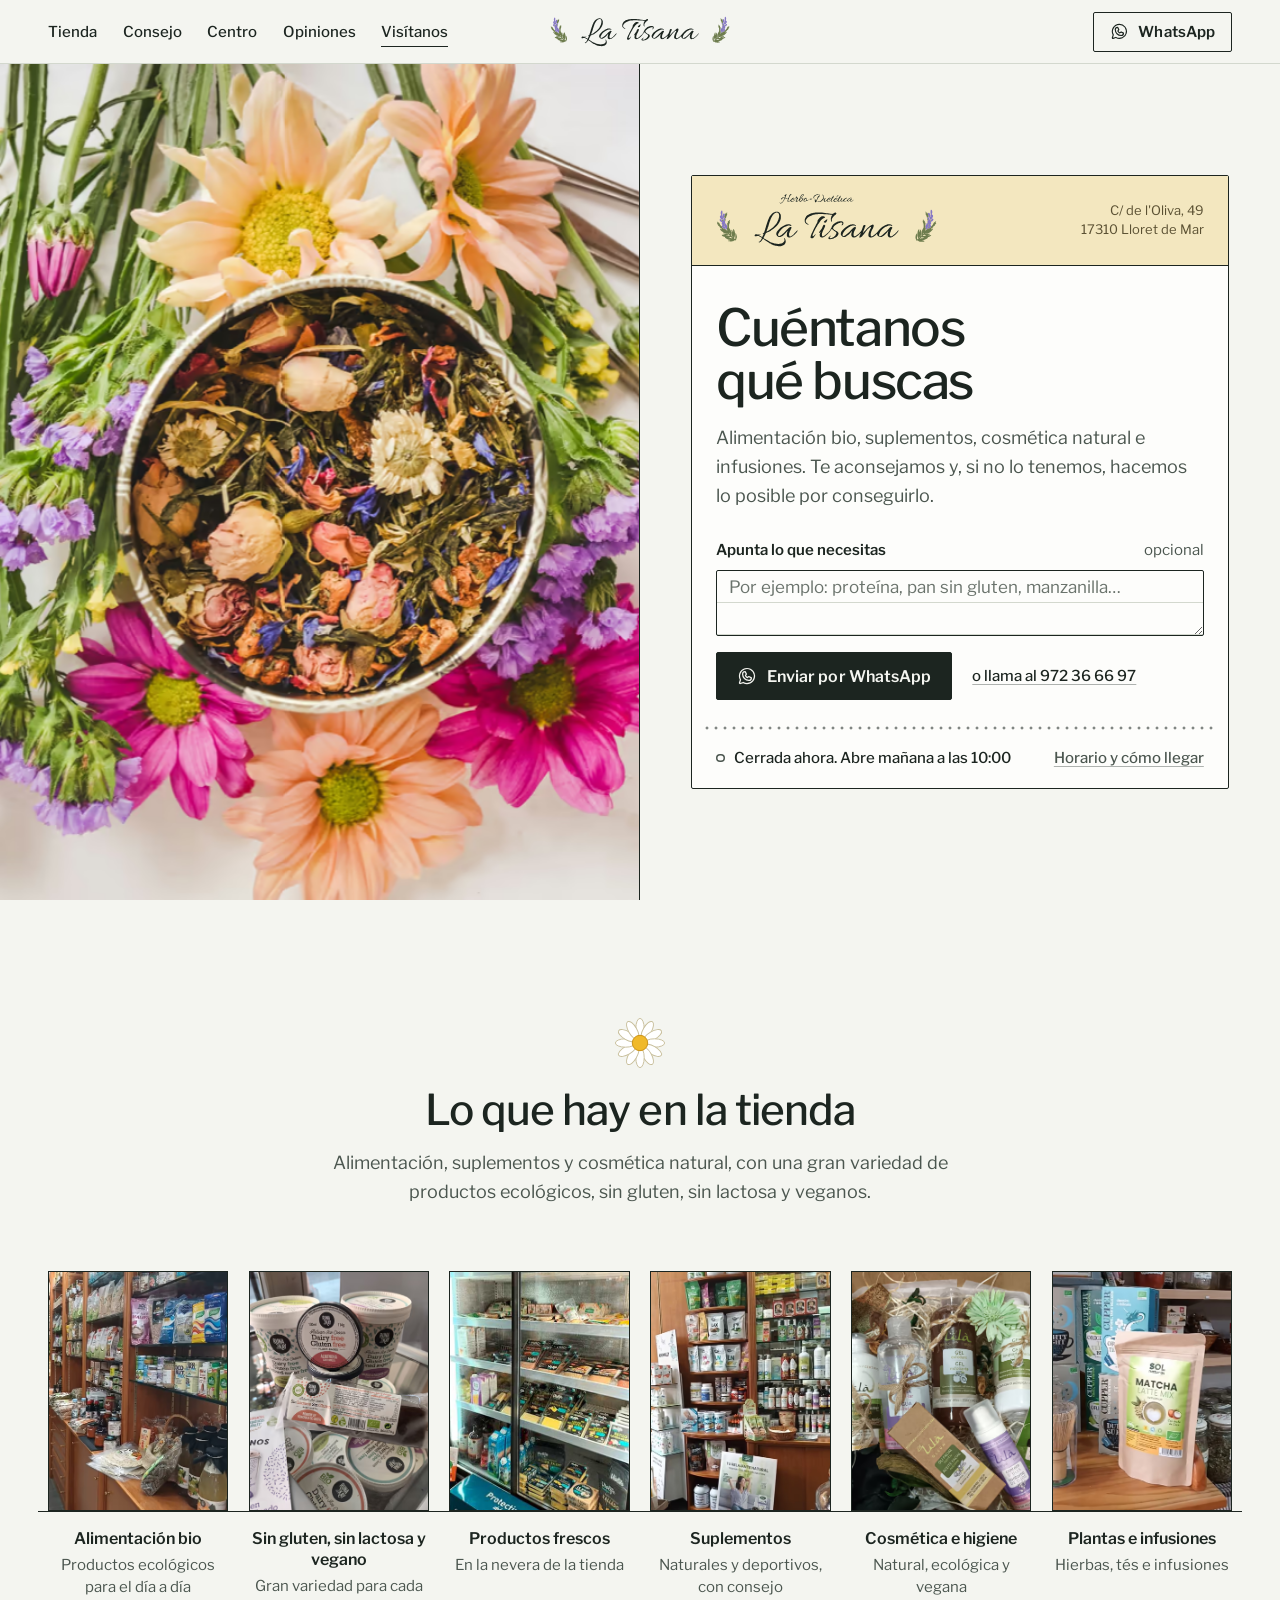
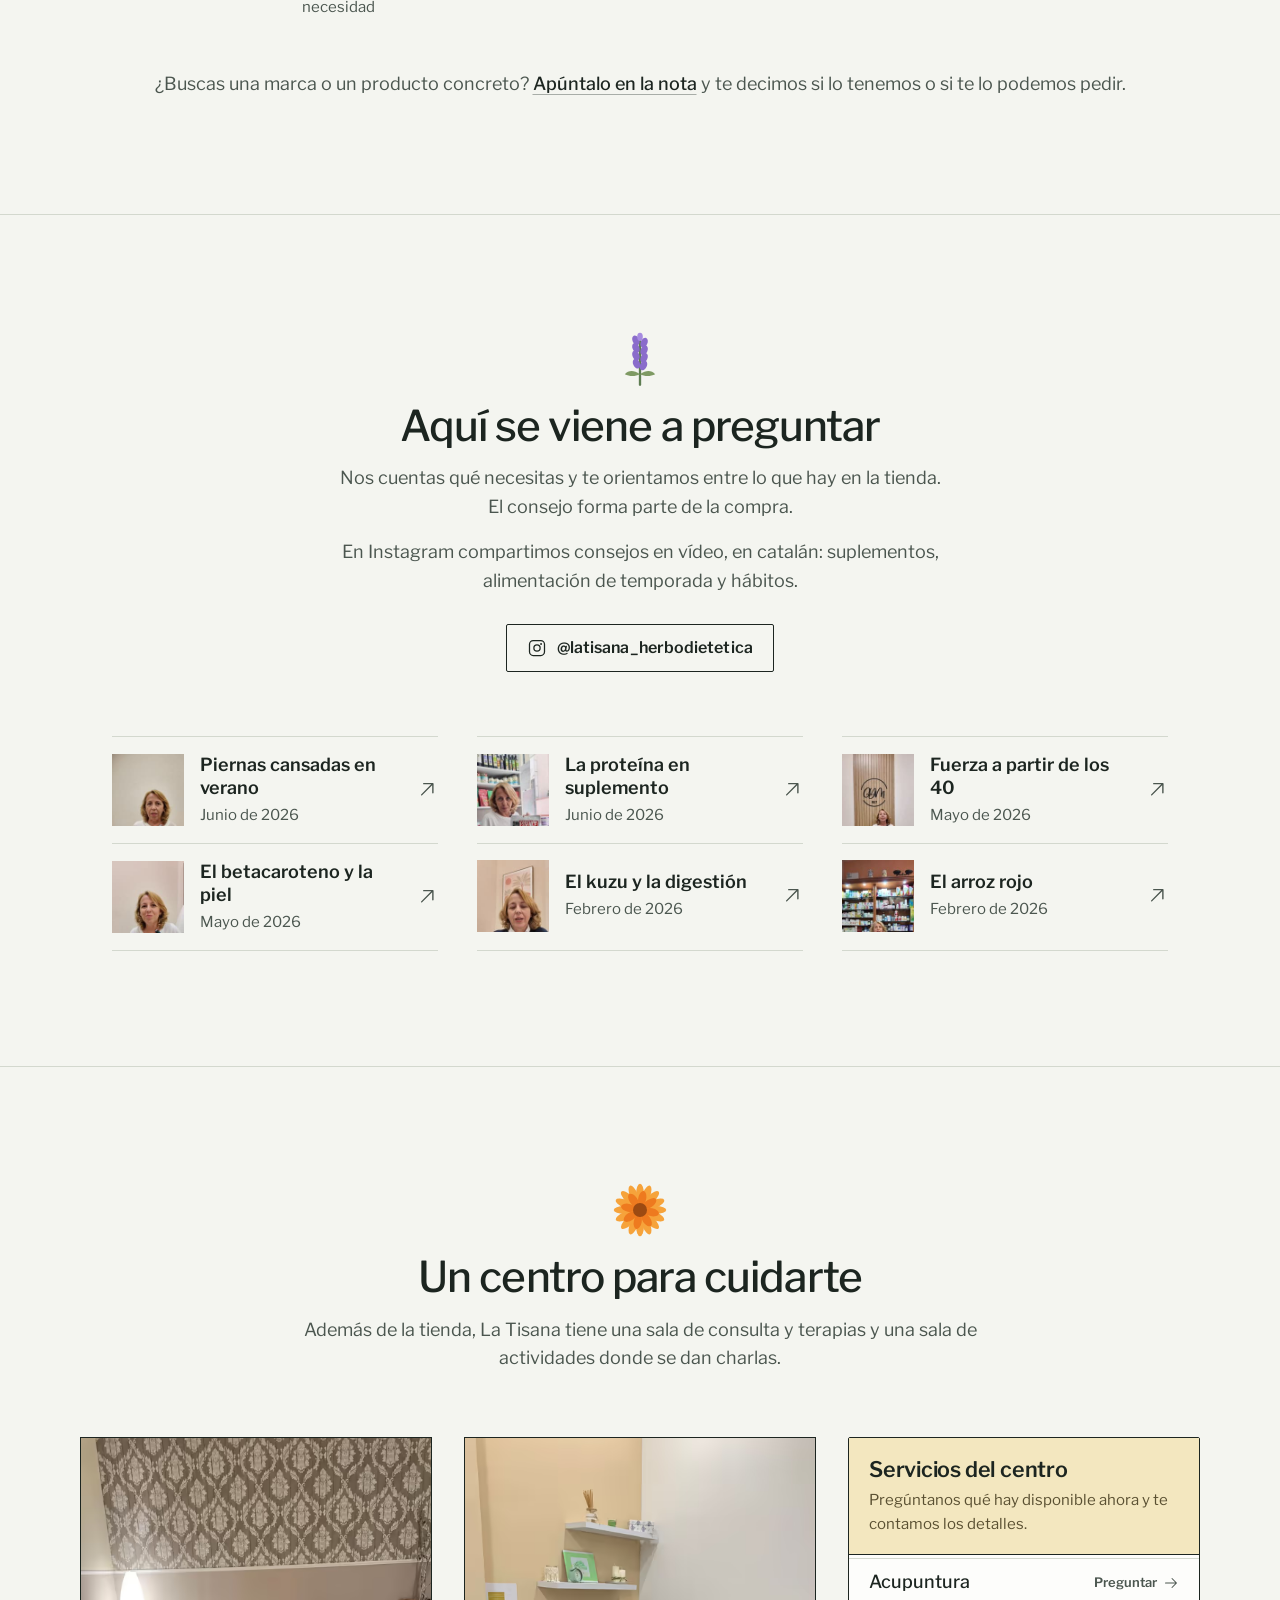
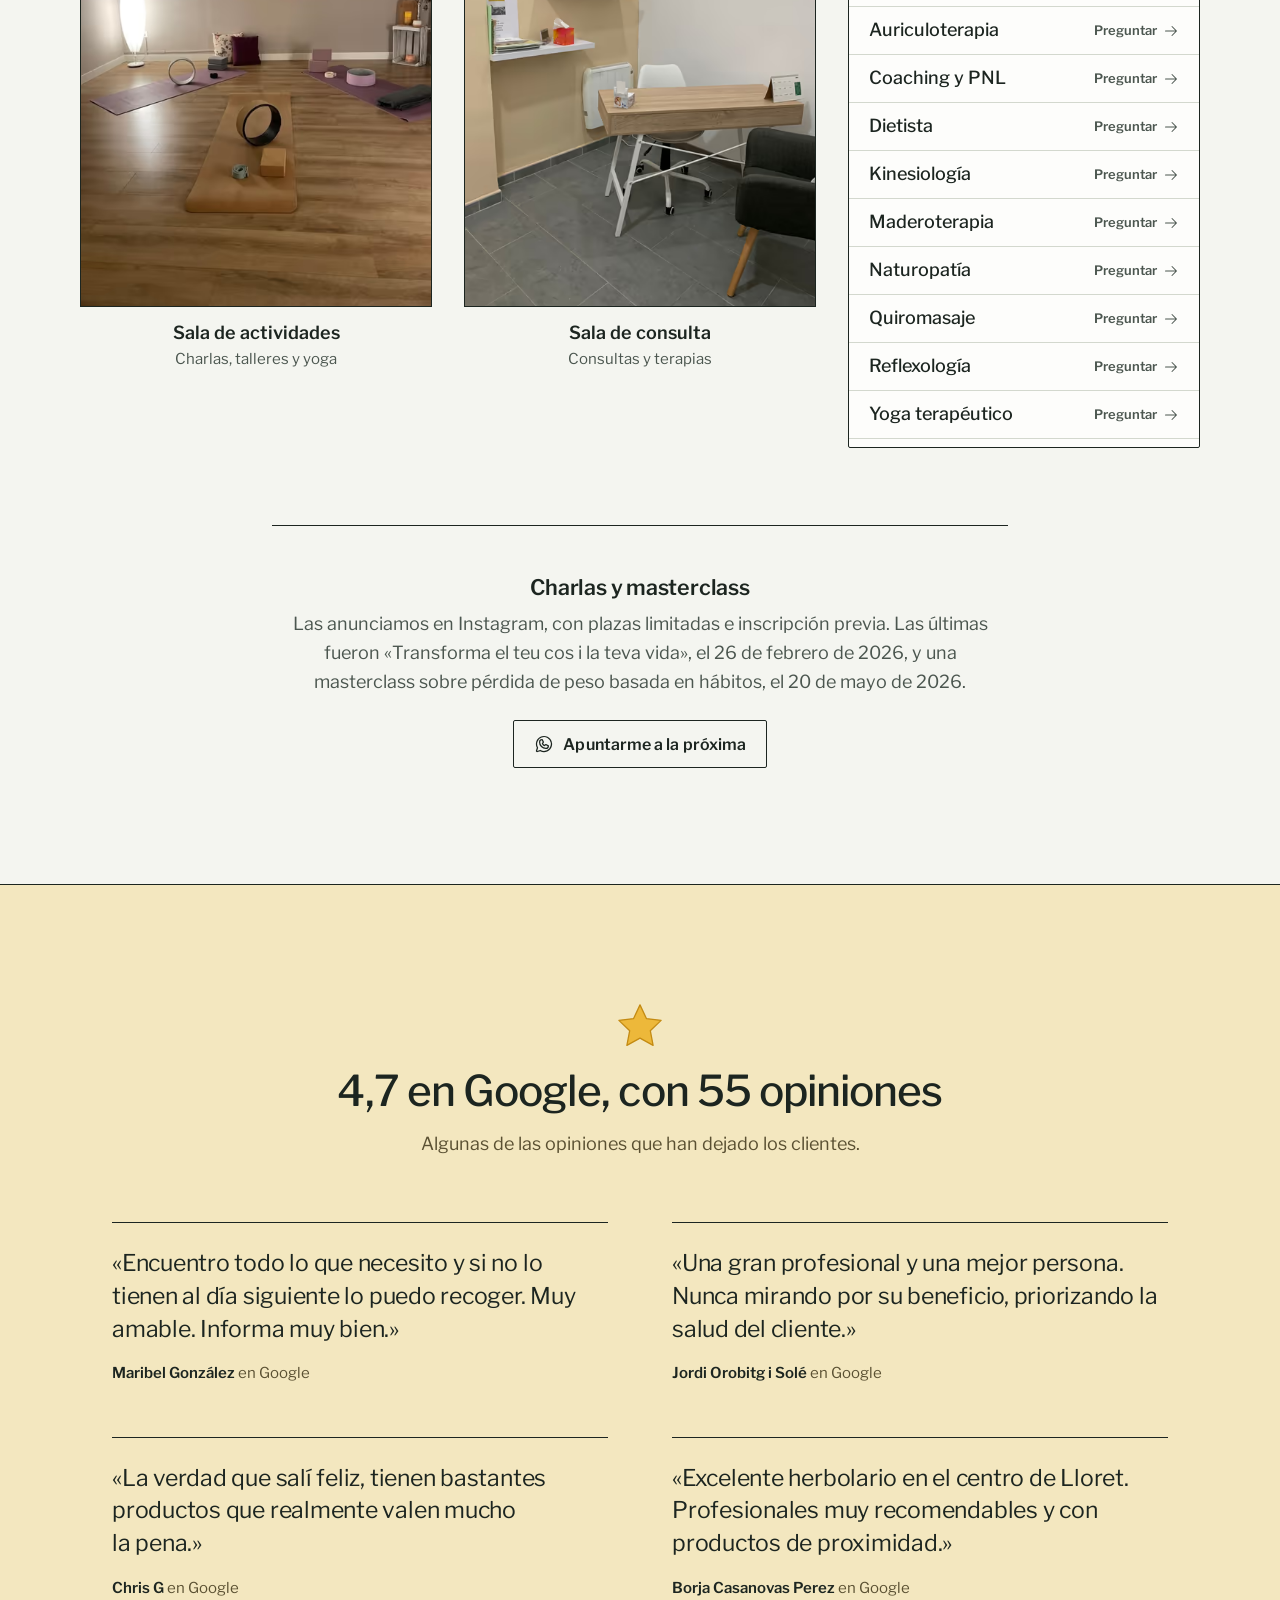
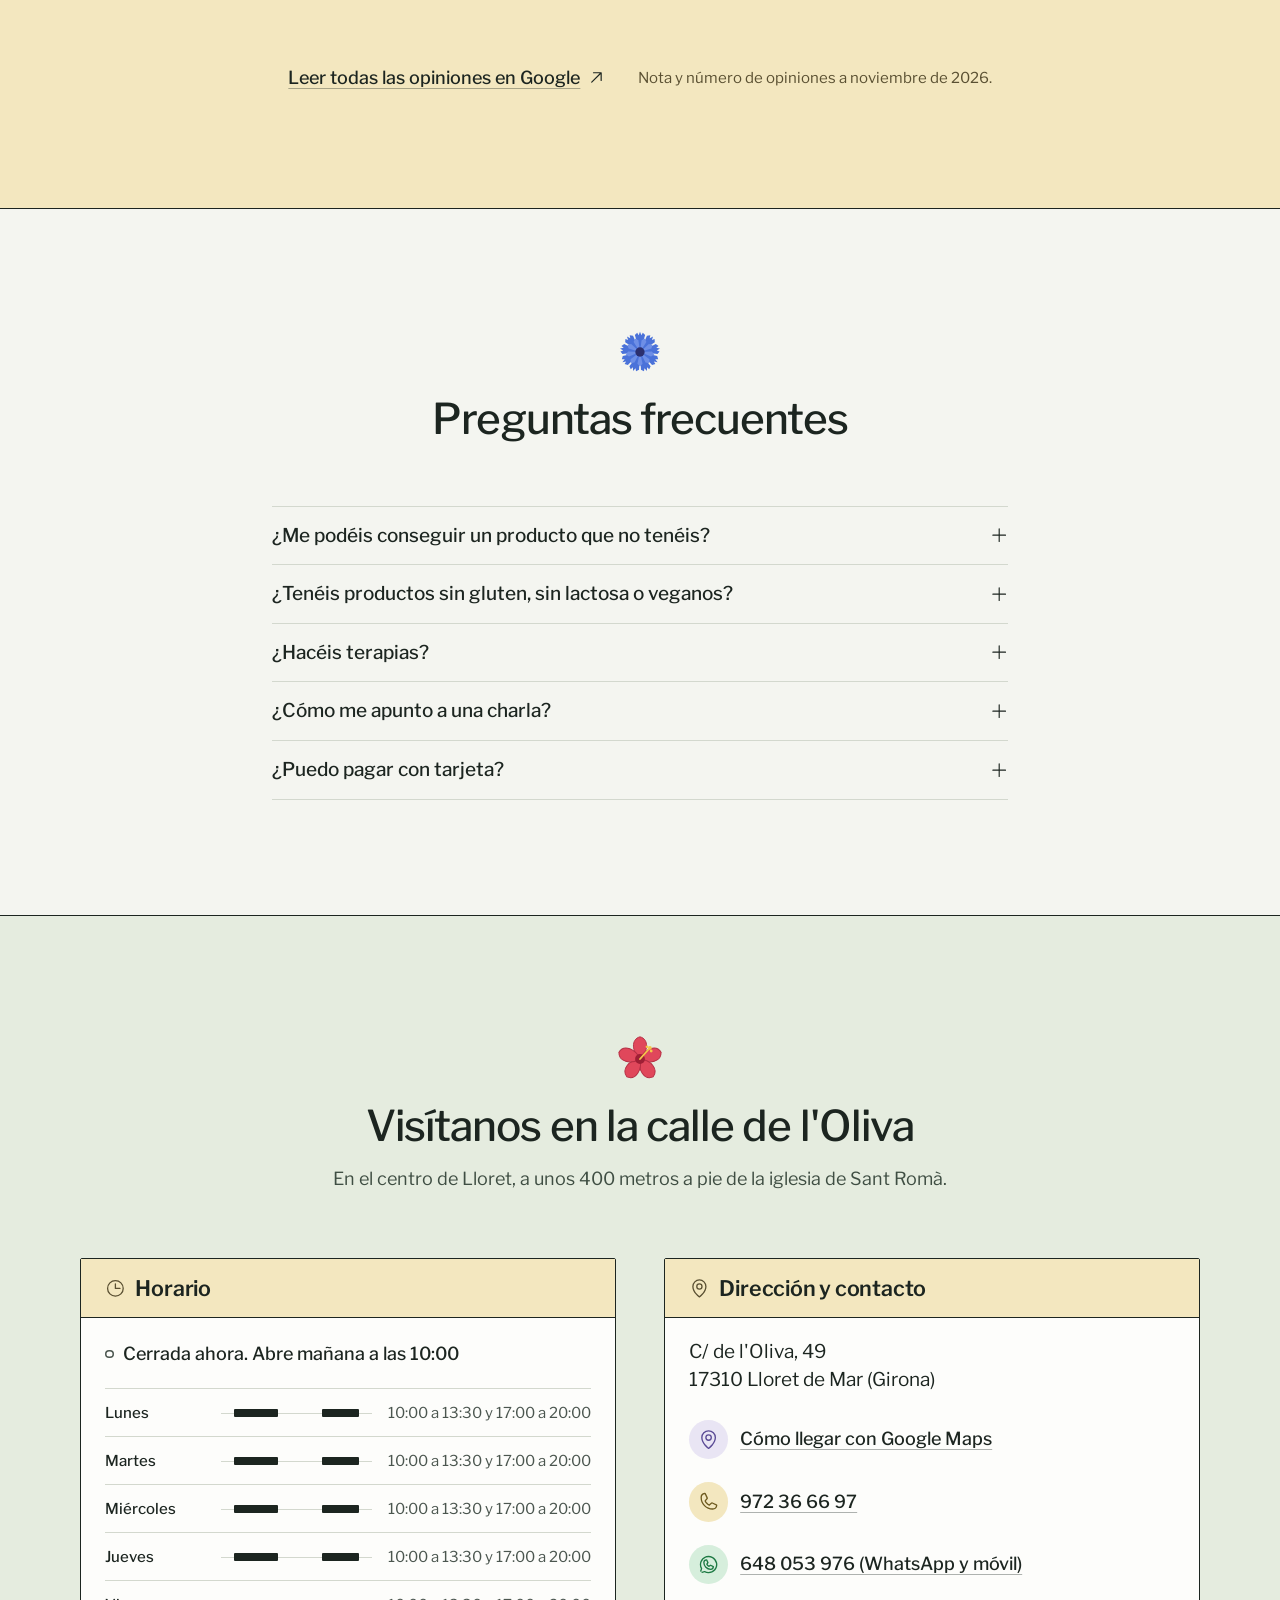
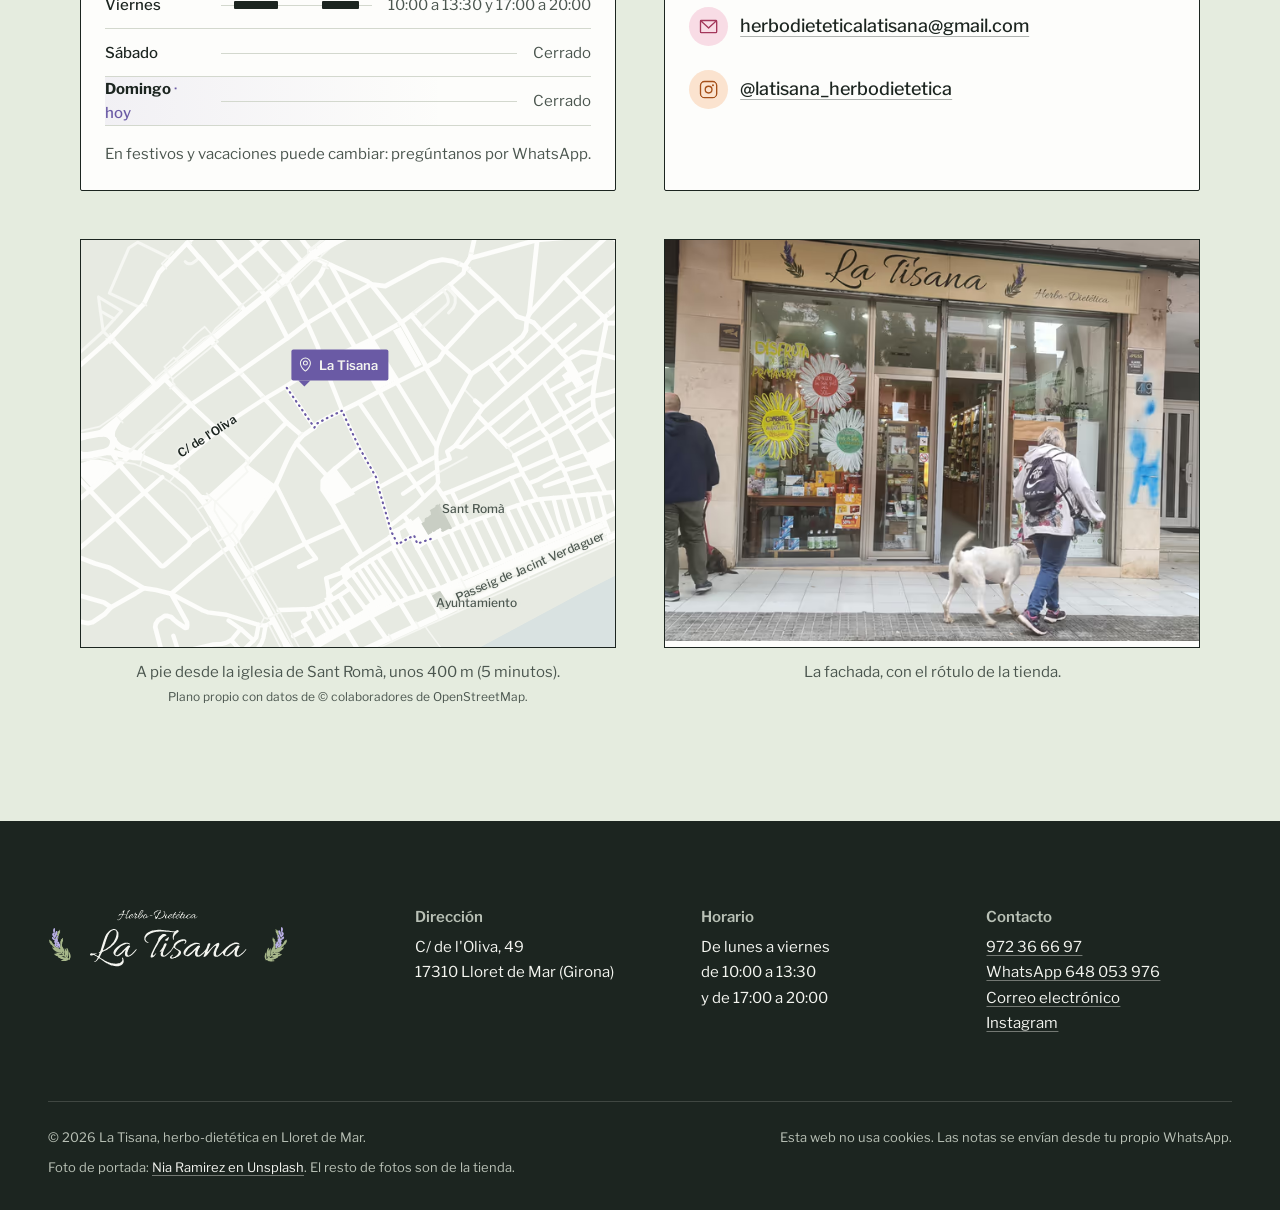
==== commit 26e86426: "Mejoras visuales: nueva portada, flores por sección, estrella animada y Visítanos con color Co-Autho" ====
--- a/index.html
+++ b/index.html
@@ -21,7 +21,7 @@
 <link rel="icon" href="assets/logo/favicon-32.png" sizes="32x32" type="image/png">
 <link rel="apple-touch-icon" href="assets/logo/apple-touch-icon.png">
 <link rel="preload" href="assets/fonts/libre-franklin-latin.woff2" as="font" type="font/woff2" crossorigin>
-<link rel="stylesheet" href="assets/css/estilos.css?v=202611081300">
+<link rel="stylesheet" href="assets/css/estilos.css?v=202611082115">
 <script type="application/ld+json">
 {
   "@context": "https://schema.org",
@@ -54,7 +54,7 @@
 </script>
 </head>
 <body>
-<svg xmlns="http://www.w3.org/2000/svg" style="display:none"><symbol id="i-whatsapp" viewBox="0 0 256 256"><path d="M187.58,144.84l-32-16a8,8,0,0,0-8,.5l-14.69,9.8a40.55,40.55,0,0,1-16-16l9.8-14.69a8,8,0,0,0,.5-8l-16-32A8,8,0,0,0,104,64a40,40,0,0,0-40,40,88.1,88.1,0,0,0,88,88,40,40,0,0,0,40-40A8,8,0,0,0,187.58,144.84ZM152,176a72.08,72.08,0,0,1-72-72A24,24,0,0,1,99.29,80.46l11.48,23L101,118a8,8,0,0,0-.73,7.51,56.47,56.47,0,0,0,30.15,30.15A8,8,0,0,0,138,155l14.61-9.74,23,11.48A24,24,0,0,1,152,176ZM128,24A104,104,0,0,0,36.18,176.88L24.83,210.93a16,16,0,0,0,20.24,20.24l34.05-11.35A104,104,0,1,0,128,24Zm0,192a87.87,87.87,0,0,1-44.06-11.81,8,8,0,0,0-6.54-.67L40,216,52.47,178.6a8,8,0,0,0-.66-6.54A88,88,0,1,1,128,216Z"/></symbol><symbol id="i-telefono" viewBox="0 0 256 256"><path d="M222.37,158.46l-47.11-21.11-.13-.06a16,16,0,0,0-15.17,1.4,8.12,8.12,0,0,0-.75.56L134.87,160c-15.42-7.49-31.34-23.29-38.83-38.51l20.78-24.71c.2-.25.39-.5.57-.77a16,16,0,0,0,1.32-15.06l0-.12L97.54,33.64a16,16,0,0,0-16.62-9.52A56.26,56.26,0,0,0,32,80c0,79.4,64.6,144,144,144a56.26,56.26,0,0,0,55.88-48.92A16,16,0,0,0,222.37,158.46ZM176,208A128.14,128.14,0,0,1,48,80,40.2,40.2,0,0,1,82.87,40a.61.61,0,0,0,0,.12l21,47L83.2,111.86a6.13,6.13,0,0,0-.57.77,16,16,0,0,0-1,15.7c9.06,18.53,27.73,37.06,46.46,46.11a16,16,0,0,0,15.75-1.14,8.44,8.44,0,0,0,.74-.56L168.89,152l47,21.05h0s.08,0,.11,0A40.21,40.21,0,0,1,176,208Z"/></symbol><symbol id="i-pin" viewBox="0 0 256 256"><path d="M128,64a40,40,0,1,0,40,40A40,40,0,0,0,128,64Zm0,64a24,24,0,1,1,24-24A24,24,0,0,1,128,128Zm0-112a88.1,88.1,0,0,0-88,88c0,31.4,14.51,64.68,42,96.25a254.19,254.19,0,0,0,41.45,38.3,8,8,0,0,0,9.18,0A254.19,254.19,0,0,0,174,200.25c27.45-31.57,42-64.85,42-96.25A88.1,88.1,0,0,0,128,16Zm0,206c-16.53-13-72-60.75-72-118a72,72,0,0,1,144,0C200,161.23,144.53,209,128,222Z"/></symbol><symbol id="i-instagram" viewBox="0 0 256 256"><path d="M128,80a48,48,0,1,0,48,48A48.05,48.05,0,0,0,128,80Zm0,80a32,32,0,1,1,32-32A32,32,0,0,1,128,160ZM176,24H80A56.06,56.06,0,0,0,24,80v96a56.06,56.06,0,0,0,56,56h96a56.06,56.06,0,0,0,56-56V80A56.06,56.06,0,0,0,176,24Zm40,152a40,40,0,0,1-40,40H80a40,40,0,0,1-40-40V80A40,40,0,0,1,80,40h96a40,40,0,0,1,40,40ZM192,76a12,12,0,1,1-12-12A12,12,0,0,1,192,76Z"/></symbol><symbol id="i-correo" viewBox="0 0 256 256"><path d="M224,48H32a8,8,0,0,0-8,8V192a16,16,0,0,0,16,16H216a16,16,0,0,0,16-16V56A8,8,0,0,0,224,48ZM203.43,64,128,133.15,52.57,64ZM216,192H40V74.19l82.59,75.71a8,8,0,0,0,10.82,0L216,74.19V192Z"/></symbol><symbol id="i-reloj" viewBox="0 0 256 256"><path d="M128,24A104,104,0,1,0,232,128,104.11,104.11,0,0,0,128,24Zm0,192a88,88,0,1,1,88-88A88.1,88.1,0,0,1,128,216Zm64-88a8,8,0,0,1-8,8H128a8,8,0,0,1-8-8V72a8,8,0,0,1,16,0v48h48A8,8,0,0,1,192,128Z"/></symbol><symbol id="i-fuera" viewBox="0 0 256 256"><path d="M200,64V168a8,8,0,0,1-16,0V83.31L69.66,197.66a8,8,0,0,1-11.32-11.32L172.69,72H88a8,8,0,0,1,0-16H192A8,8,0,0,1,200,64Z"/></symbol><symbol id="i-flecha" viewBox="0 0 256 256"><path d="M221.66,133.66l-72,72a8,8,0,0,1-11.32-11.32L196.69,136H40a8,8,0,0,1,0-16H196.69L138.34,61.66a8,8,0,0,1,11.32-11.32l72,72A8,8,0,0,1,221.66,133.66Z"/></symbol><symbol id="i-menu" viewBox="0 0 256 256"><path d="M224,128a8,8,0,0,1-8,8H40a8,8,0,0,1,0-16H216A8,8,0,0,1,224,128ZM40,72H216a8,8,0,0,0,0-16H40a8,8,0,0,0,0,16ZM216,184H40a8,8,0,0,0,0,16H216a8,8,0,0,0,0-16Z"/></symbol><symbol id="i-cerrar" viewBox="0 0 256 256"><path d="M205.66,194.34a8,8,0,0,1-11.32,11.32L128,139.31,61.66,205.66a8,8,0,0,1-11.32-11.32L116.69,128,50.34,61.66A8,8,0,0,1,61.66,50.34L128,116.69l66.34-66.35a8,8,0,0,1,11.32,11.32L139.31,128Z"/></symbol><symbol id="i-mas" viewBox="0 0 256 256"><path d="M224,128a8,8,0,0,1-8,8H136v80a8,8,0,0,1-16,0V136H40a8,8,0,0,1,0-16h80V40a8,8,0,0,1,16,0v80h80A8,8,0,0,1,224,128Z"/></symbol><symbol id="i-check" viewBox="0 0 256 256"><path d="M229.66,77.66l-128,128a8,8,0,0,1-11.32,0l-56-56a8,8,0,0,1,11.32-11.32L96,188.69,218.34,66.34a8,8,0,0,1,11.32,11.32Z"/></symbol></svg>
+<svg xmlns="http://www.w3.org/2000/svg" style="display:none"><symbol id="i-whatsapp" viewBox="0 0 256 256"><path d="M187.58,144.84l-32-16a8,8,0,0,0-8,.5l-14.69,9.8a40.55,40.55,0,0,1-16-16l9.8-14.69a8,8,0,0,0,.5-8l-16-32A8,8,0,0,0,104,64a40,40,0,0,0-40,40,88.1,88.1,0,0,0,88,88,40,40,0,0,0,40-40A8,8,0,0,0,187.58,144.84ZM152,176a72.08,72.08,0,0,1-72-72A24,24,0,0,1,99.29,80.46l11.48,23L101,118a8,8,0,0,0-.73,7.51,56.47,56.47,0,0,0,30.15,30.15A8,8,0,0,0,138,155l14.61-9.74,23,11.48A24,24,0,0,1,152,176ZM128,24A104,104,0,0,0,36.18,176.88L24.83,210.93a16,16,0,0,0,20.24,20.24l34.05-11.35A104,104,0,1,0,128,24Zm0,192a87.87,87.87,0,0,1-44.06-11.81,8,8,0,0,0-6.54-.67L40,216,52.47,178.6a8,8,0,0,0-.66-6.54A88,88,0,1,1,128,216Z"/></symbol><symbol id="i-telefono" viewBox="0 0 256 256"><path d="M222.37,158.46l-47.11-21.11-.13-.06a16,16,0,0,0-15.17,1.4,8.12,8.12,0,0,0-.75.56L134.87,160c-15.42-7.49-31.34-23.29-38.83-38.51l20.78-24.71c.2-.25.39-.5.57-.77a16,16,0,0,0,1.32-15.06l0-.12L97.54,33.64a16,16,0,0,0-16.62-9.52A56.26,56.26,0,0,0,32,80c0,79.4,64.6,144,144,144a56.26,56.26,0,0,0,55.88-48.92A16,16,0,0,0,222.37,158.46ZM176,208A128.14,128.14,0,0,1,48,80,40.2,40.2,0,0,1,82.87,40a.61.61,0,0,0,0,.12l21,47L83.2,111.86a6.13,6.13,0,0,0-.57.77,16,16,0,0,0-1,15.7c9.06,18.53,27.73,37.06,46.46,46.11a16,16,0,0,0,15.75-1.14,8.44,8.44,0,0,0,.74-.56L168.89,152l47,21.05h0s.08,0,.11,0A40.21,40.21,0,0,1,176,208Z"/></symbol><symbol id="i-pin" viewBox="0 0 256 256"><path d="M128,64a40,40,0,1,0,40,40A40,40,0,0,0,128,64Zm0,64a24,24,0,1,1,24-24A24,24,0,0,1,128,128Zm0-112a88.1,88.1,0,0,0-88,88c0,31.4,14.51,64.68,42,96.25a254.19,254.19,0,0,0,41.45,38.3,8,8,0,0,0,9.18,0A254.19,254.19,0,0,0,174,200.25c27.45-31.57,42-64.85,42-96.25A88.1,88.1,0,0,0,128,16Zm0,206c-16.53-13-72-60.75-72-118a72,72,0,0,1,144,0C200,161.23,144.53,209,128,222Z"/></symbol><symbol id="i-instagram" viewBox="0 0 256 256"><path d="M128,80a48,48,0,1,0,48,48A48.05,48.05,0,0,0,128,80Zm0,80a32,32,0,1,1,32-32A32,32,0,0,1,128,160ZM176,24H80A56.06,56.06,0,0,0,24,80v96a56.06,56.06,0,0,0,56,56h96a56.06,56.06,0,0,0,56-56V80A56.06,56.06,0,0,0,176,24Zm40,152a40,40,0,0,1-40,40H80a40,40,0,0,1-40-40V80A40,40,0,0,1,80,40h96a40,40,0,0,1,40,40ZM192,76a12,12,0,1,1-12-12A12,12,0,0,1,192,76Z"/></symbol><symbol id="i-correo" viewBox="0 0 256 256"><path d="M224,48H32a8,8,0,0,0-8,8V192a16,16,0,0,0,16,16H216a16,16,0,0,0,16-16V56A8,8,0,0,0,224,48ZM203.43,64,128,133.15,52.57,64ZM216,192H40V74.19l82.59,75.71a8,8,0,0,0,10.82,0L216,74.19V192Z"/></symbol><symbol id="i-reloj" viewBox="0 0 256 256"><path d="M128,24A104,104,0,1,0,232,128,104.11,104.11,0,0,0,128,24Zm0,192a88,88,0,1,1,88-88A88.1,88.1,0,0,1,128,216Zm64-88a8,8,0,0,1-8,8H128a8,8,0,0,1-8-8V72a8,8,0,0,1,16,0v48h48A8,8,0,0,1,192,128Z"/></symbol><symbol id="i-fuera" viewBox="0 0 256 256"><path d="M200,64V168a8,8,0,0,1-16,0V83.31L69.66,197.66a8,8,0,0,1-11.32-11.32L172.69,72H88a8,8,0,0,1,0-16H192A8,8,0,0,1,200,64Z"/></symbol><symbol id="i-flecha" viewBox="0 0 256 256"><path d="M221.66,133.66l-72,72a8,8,0,0,1-11.32-11.32L196.69,136H40a8,8,0,0,1,0-16H196.69L138.34,61.66a8,8,0,0,1,11.32-11.32l72,72A8,8,0,0,1,221.66,133.66Z"/></symbol><symbol id="i-menu" viewBox="0 0 256 256"><path d="M224,128a8,8,0,0,1-8,8H40a8,8,0,0,1,0-16H216A8,8,0,0,1,224,128ZM40,72H216a8,8,0,0,0,0-16H40a8,8,0,0,0,0,16ZM216,184H40a8,8,0,0,0,0,16H216a8,8,0,0,0,0-16Z"/></symbol><symbol id="i-cerrar" viewBox="0 0 256 256"><path d="M205.66,194.34a8,8,0,0,1-11.32,11.32L128,139.31,61.66,205.66a8,8,0,0,1-11.32-11.32L116.69,128,50.34,61.66A8,8,0,0,1,61.66,50.34L128,116.69l66.34-66.35a8,8,0,0,1,11.32,11.32L139.31,128Z"/></symbol><symbol id="i-mas" viewBox="0 0 256 256"><path d="M224,128a8,8,0,0,1-8,8H136v80a8,8,0,0,1-16,0V136H40a8,8,0,0,1,0-16h80V40a8,8,0,0,1,16,0v80h80A8,8,0,0,1,224,128Z"/></symbol><symbol id="i-check" viewBox="0 0 256 256"><path d="M229.66,77.66l-128,128a8,8,0,0,1-11.32,0l-56-56a8,8,0,0,1,11.32-11.32L96,188.69,218.34,66.34a8,8,0,0,1,11.32,11.32Z"/></symbol><symbol id="f-manzanilla" viewBox="0 0 48 48"><g fill="#FFFFFF" stroke="#C7BE9A" stroke-width=".8"><ellipse cx="24" cy="11.5" rx="3.6" ry="8.6" transform="rotate(0.0 24 24)"/><ellipse cx="24" cy="11.5" rx="3.6" ry="8.6" transform="rotate(30.0 24 24)"/><ellipse cx="24" cy="11.5" rx="3.6" ry="8.6" transform="rotate(60.0 24 24)"/><ellipse cx="24" cy="11.5" rx="3.6" ry="8.6" transform="rotate(90.0 24 24)"/><ellipse cx="24" cy="11.5" rx="3.6" ry="8.6" transform="rotate(120.0 24 24)"/><ellipse cx="24" cy="11.5" rx="3.6" ry="8.6" transform="rotate(150.0 24 24)"/><ellipse cx="24" cy="11.5" rx="3.6" ry="8.6" transform="rotate(180.0 24 24)"/><ellipse cx="24" cy="11.5" rx="3.6" ry="8.6" transform="rotate(210.0 24 24)"/><ellipse cx="24" cy="11.5" rx="3.6" ry="8.6" transform="rotate(240.0 24 24)"/><ellipse cx="24" cy="11.5" rx="3.6" ry="8.6" transform="rotate(270.0 24 24)"/><ellipse cx="24" cy="11.5" rx="3.6" ry="8.6" transform="rotate(300.0 24 24)"/><ellipse cx="24" cy="11.5" rx="3.6" ry="8.6" transform="rotate(330.0 24 24)"/></g><circle cx="24" cy="24" r="6.6" fill="#F0B92B" stroke="#C98F12" stroke-width=".8"/></symbol><symbol id="f-lavanda" viewBox="0 0 48 48"><path d="M24 46V6" stroke="#5E7D52" stroke-width="2" stroke-linecap="round"/><path d="M24 37c-6-4-10-3-13 0 4 2 9 2 13 0zM24 37c6-4 10-3 13 0-4 2-9 2-13 0z" fill="#7E9A63"/><g fill="#8A6CCB"><ellipse cx="20.5" cy="8" rx="2.9" ry="4.4" transform="rotate(-25 20.5 8)"/><ellipse cx="27.5" cy="10" rx="2.9" ry="4.4" transform="rotate(25 27.5 10)"/><ellipse cx="20.5" cy="14.5" rx="2.9" ry="4.4" transform="rotate(-25 20.5 14.5)"/><ellipse cx="27.5" cy="16.5" rx="2.9" ry="4.4" transform="rotate(25 27.5 16.5)"/><ellipse cx="20.5" cy="21" rx="2.9" ry="4.4" transform="rotate(-25 20.5 21)"/><ellipse cx="27.5" cy="23" rx="2.9" ry="4.4" transform="rotate(25 27.5 23)"/><ellipse cx="21" cy="28" rx="2.9" ry="4.4" transform="rotate(-25 21 28)"/><ellipse cx="27" cy="29.5" rx="2.9" ry="4.4" transform="rotate(25 27 29.5)"/></g><ellipse cx="24" cy="5" rx="2.4" ry="3.6" fill="#A68BE0"/></symbol><symbol id="f-calendula" viewBox="0 0 48 48"><g fill="#F6A33B"><ellipse cx="24" cy="10.5" rx="3.4" ry="9" transform="rotate(0.0 24 24)"/><ellipse cx="24" cy="10.5" rx="3.4" ry="9" transform="rotate(22.5 24 24)"/><ellipse cx="24" cy="10.5" rx="3.4" ry="9" transform="rotate(45.0 24 24)"/><ellipse cx="24" cy="10.5" rx="3.4" ry="9" transform="rotate(67.5 24 24)"/><ellipse cx="24" cy="10.5" rx="3.4" ry="9" transform="rotate(90.0 24 24)"/><ellipse cx="24" cy="10.5" rx="3.4" ry="9" transform="rotate(112.5 24 24)"/><ellipse cx="24" cy="10.5" rx="3.4" ry="9" transform="rotate(135.0 24 24)"/><ellipse cx="24" cy="10.5" rx="3.4" ry="9" transform="rotate(157.5 24 24)"/><ellipse cx="24" cy="10.5" rx="3.4" ry="9" transform="rotate(180.0 24 24)"/><ellipse cx="24" cy="10.5" rx="3.4" ry="9" transform="rotate(202.5 24 24)"/><ellipse cx="24" cy="10.5" rx="3.4" ry="9" transform="rotate(225.0 24 24)"/><ellipse cx="24" cy="10.5" rx="3.4" ry="9" transform="rotate(247.5 24 24)"/><ellipse cx="24" cy="10.5" rx="3.4" ry="9" transform="rotate(270.0 24 24)"/><ellipse cx="24" cy="10.5" rx="3.4" ry="9" transform="rotate(292.5 24 24)"/><ellipse cx="24" cy="10.5" rx="3.4" ry="9" transform="rotate(315.0 24 24)"/><ellipse cx="24" cy="10.5" rx="3.4" ry="9" transform="rotate(337.5 24 24)"/></g><g fill="#EE7A1F"><ellipse cx="24" cy="14" rx="3.4" ry="6.5" transform="rotate(0.0 24 24) rotate(11 24 24)"/><ellipse cx="24" cy="14" rx="3.4" ry="6.5" transform="rotate(45.0 24 24) rotate(11 24 24)"/><ellipse cx="24" cy="14" rx="3.4" ry="6.5" transform="rotate(90.0 24 24) rotate(11 24 24)"/><ellipse cx="24" cy="14" rx="3.4" ry="6.5" transform="rotate(135.0 24 24) rotate(11 24 24)"/><ellipse cx="24" cy="14" rx="3.4" ry="6.5" transform="rotate(180.0 24 24) rotate(11 24 24)"/><ellipse cx="24" cy="14" rx="3.4" ry="6.5" transform="rotate(225.0 24 24) rotate(11 24 24)"/><ellipse cx="24" cy="14" rx="3.4" ry="6.5" transform="rotate(270.0 24 24) rotate(11 24 24)"/><ellipse cx="24" cy="14" rx="3.4" ry="6.5" transform="rotate(315.0 24 24) rotate(11 24 24)"/></g><circle cx="24" cy="24" r="6" fill="#9C4A12"/></symbol><symbol id="f-aciano" viewBox="0 0 48 48"><g fill="#4A72D9"><path d="M24 24 19.6 9.5 21.6 7.4 22.8 9.6 24 6.6 25.2 9.6 26.4 7.4 28.4 9.5z" transform="rotate(0.0 24 24)"/><path d="M24 24 19.6 9.5 21.6 7.4 22.8 9.6 24 6.6 25.2 9.6 26.4 7.4 28.4 9.5z" transform="rotate(40.0 24 24)"/><path d="M24 24 19.6 9.5 21.6 7.4 22.8 9.6 24 6.6 25.2 9.6 26.4 7.4 28.4 9.5z" transform="rotate(80.0 24 24)"/><path d="M24 24 19.6 9.5 21.6 7.4 22.8 9.6 24 6.6 25.2 9.6 26.4 7.4 28.4 9.5z" transform="rotate(120.0 24 24)"/><path d="M24 24 19.6 9.5 21.6 7.4 22.8 9.6 24 6.6 25.2 9.6 26.4 7.4 28.4 9.5z" transform="rotate(160.0 24 24)"/><path d="M24 24 19.6 9.5 21.6 7.4 22.8 9.6 24 6.6 25.2 9.6 26.4 7.4 28.4 9.5z" transform="rotate(200.0 24 24)"/><path d="M24 24 19.6 9.5 21.6 7.4 22.8 9.6 24 6.6 25.2 9.6 26.4 7.4 28.4 9.5z" transform="rotate(240.0 24 24)"/><path d="M24 24 19.6 9.5 21.6 7.4 22.8 9.6 24 6.6 25.2 9.6 26.4 7.4 28.4 9.5z" transform="rotate(280.0 24 24)"/><path d="M24 24 19.6 9.5 21.6 7.4 22.8 9.6 24 6.6 25.2 9.6 26.4 7.4 28.4 9.5z" transform="rotate(320.0 24 24)"/></g><g fill="#6E8FE6"><path d="M24 24 21.8 14 24 11.6 26.2 14z" transform="rotate(0.0 24 24) rotate(20 24 24)"/><path d="M24 24 21.8 14 24 11.6 26.2 14z" transform="rotate(40.0 24 24) rotate(20 24 24)"/><path d="M24 24 21.8 14 24 11.6 26.2 14z" transform="rotate(80.0 24 24) rotate(20 24 24)"/><path d="M24 24 21.8 14 24 11.6 26.2 14z" transform="rotate(120.0 24 24) rotate(20 24 24)"/><path d="M24 24 21.8 14 24 11.6 26.2 14z" transform="rotate(160.0 24 24) rotate(20 24 24)"/><path d="M24 24 21.8 14 24 11.6 26.2 14z" transform="rotate(200.0 24 24) rotate(20 24 24)"/><path d="M24 24 21.8 14 24 11.6 26.2 14z" transform="rotate(240.0 24 24) rotate(20 24 24)"/><path d="M24 24 21.8 14 24 11.6 26.2 14z" transform="rotate(280.0 24 24) rotate(20 24 24)"/><path d="M24 24 21.8 14 24 11.6 26.2 14z" transform="rotate(320.0 24 24) rotate(20 24 24)"/></g><circle cx="24" cy="24" r="4" fill="#2B2F6E"/></symbol><symbol id="f-hibisco" viewBox="0 0 48 48"><g fill="#E0475B" stroke="#B42E44" stroke-width=".8"><path d="M24 24C17 18 16 7 24 5c8 2 7 13 0 19z" transform="rotate(0.0 24 24)"/><path d="M24 24C17 18 16 7 24 5c8 2 7 13 0 19z" transform="rotate(72.0 24 24)"/><path d="M24 24C17 18 16 7 24 5c8 2 7 13 0 19z" transform="rotate(144.0 24 24)"/><path d="M24 24C17 18 16 7 24 5c8 2 7 13 0 19z" transform="rotate(216.0 24 24)"/><path d="M24 24C17 18 16 7 24 5c8 2 7 13 0 19z" transform="rotate(288.0 24 24)"/></g><circle cx="24" cy="24" r="4.2" fill="#9E1F35"/><path d="M24 24l8-9" stroke="#F3C64A" stroke-width="1.6" stroke-linecap="round"/><g fill="#F3C64A"><circle cx="32.5" cy="14.5" r="1.6"/><circle cx="30" cy="13.6" r="1.2"/><circle cx="33.6" cy="17.2" r="1.2"/></g></symbol><symbol id="f-estrella" viewBox="0 0 48 48"><path d="M24 4.5l5.9 12.6 13.6 1.7-10 9.5 2.6 13.6L24 35.2l-12.1 6.7 2.6-13.6-10-9.5 13.6-1.7z" fill="#EDB83A" stroke="#C38A12" stroke-width="1.2" stroke-linejoin="round"/></symbol></svg>
 
 <a class="saltar" href="#contenido">Saltar al contenido</a>
 
@@ -86,13 +86,14 @@
   <!-- Portada: la hoja del bloc del mostrador -->
   <section class="portada" id="inicio" aria-labelledby="titulo-portada">
     <figure class="portada__foto">
+      <div class="petalos" aria-hidden="true"><span></span><span></span><span></span><span></span><span></span></div>
       <picture>
-        <source media="(max-width: 959px)" type="image/avif" srcset="assets/img/interior-ancho-600.avif 600w, assets/img/interior-ancho-900.avif 900w, assets/img/interior-ancho-1200.avif 1200w" sizes="(max-width: 600px) 75vw, 100vw">
-        <source media="(max-width: 959px)" type="image/webp" srcset="assets/img/interior-ancho-600.webp 600w, assets/img/interior-ancho-900.webp 900w, assets/img/interior-ancho-1200.webp 1200w" sizes="(max-width: 600px) 75vw, 100vw">
-        <source media="(max-width: 959px)" srcset="assets/img/interior-ancho-600.jpg 600w, assets/img/interior-ancho-900.jpg 900w, assets/img/interior-ancho-1200.jpg 1200w" sizes="(max-width: 600px) 75vw, 100vw">
-        <source type="image/avif" srcset="assets/img/interior-640.avif 640w, assets/img/interior-960.avif 960w, assets/img/interior-1280.avif 1280w, assets/img/interior-1800.avif 1800w" sizes="50vw">
-        <source type="image/webp" srcset="assets/img/interior-640.webp 640w, assets/img/interior-960.webp 960w, assets/img/interior-1280.webp 1280w, assets/img/interior-1800.webp 1800w" sizes="50vw">
-        <img src="assets/img/interior-960.jpg" srcset="assets/img/interior-640.jpg 640w, assets/img/interior-960.jpg 960w, assets/img/interior-1280.jpg 1280w, assets/img/interior-1800.jpg 1800w" sizes="50vw" width="1800" height="2400" fetchpriority="high" decoding="async" alt="Interior de La Tisana: baldas de madera con suplementos y cosmética, cestas con alimentación y una estantería de infusiones.">
+        <source media="(max-width: 959px)" type="image/avif" srcset="assets/img/portada-ancha-600.avif 600w, assets/img/portada-ancha-900.avif 900w, assets/img/portada-ancha-1200.avif 1200w" sizes="(max-width: 600px) 75vw, 100vw">
+        <source media="(max-width: 959px)" type="image/webp" srcset="assets/img/portada-ancha-600.webp 600w, assets/img/portada-ancha-900.webp 900w, assets/img/portada-ancha-1200.webp 1200w" sizes="(max-width: 600px) 75vw, 100vw">
+        <source media="(max-width: 959px)" srcset="assets/img/portada-ancha-600.jpg 600w, assets/img/portada-ancha-900.jpg 900w, assets/img/portada-ancha-1200.jpg 1200w" sizes="(max-width: 600px) 75vw, 100vw">
+        <source type="image/avif" srcset="assets/img/portada-640.avif 640w, assets/img/portada-960.avif 960w, assets/img/portada-1280.avif 1280w, assets/img/portada-1800.avif 1800w" sizes="50vw">
+        <source type="image/webp" srcset="assets/img/portada-640.webp 640w, assets/img/portada-960.webp 960w, assets/img/portada-1280.webp 1280w, assets/img/portada-1800.webp 1800w" sizes="50vw">
+        <img src="assets/img/portada-960.jpg" srcset="assets/img/portada-640.jpg 640w, assets/img/portada-960.jpg 960w, assets/img/portada-1280.jpg 1280w, assets/img/portada-1800.jpg 1800w" sizes="50vw" width="2400" height="2800" fetchpriority="high" decoding="async" alt="Mezcla de tisana con rosas, manzanilla y aciano en un cuenco, rodeada de flores.">
       </picture>
     </figure>
 
@@ -134,6 +135,7 @@
   <section class="seccion tienda" id="tienda" aria-labelledby="titulo-tienda">
     <div class="contenedor">
       <header class="encabezado aparece">
+        <svg class="flor flor--manzanilla" aria-hidden="true" focusable="false"><use href="#f-manzanilla"/></svg>
         <h2 id="titulo-tienda">Lo que hay en la tienda</h2>
         <p>Alimentación, suplementos y cosmética natural, con una gran variedad de productos ecológicos, sin gluten, sin lactosa y veganos.</p>
       </header>
@@ -225,15 +227,16 @@
 
   <!-- Consejo -->
   <section class="seccion consejo" id="consejo" aria-labelledby="titulo-consejo">
-    <div class="contenedor consejo__rejilla">
-      <div class="consejo__texto aparece">
+    <div class="contenedor">
+      <header class="encabezado consejo__texto aparece">
+        <svg class="flor flor--lavanda" aria-hidden="true" focusable="false"><use href="#f-lavanda"/></svg>
         <h2 id="titulo-consejo">Aquí se viene a preguntar</h2>
         <p>Nos cuentas qué necesitas y te orientamos entre lo que hay en la tienda. El consejo forma parte de la compra.</p>
         <p>En Instagram compartimos consejos en vídeo, en catalán: suplementos, alimentación de temporada y hábitos.</p>
         <a class="boton boton--linea" href="https://www.instagram.com/latisana_herbodietetica/" target="_blank" rel="noopener">
           <svg class="ico" aria-hidden="true"><use href="#i-instagram"/></svg>@latisana_herbodietetica
         </a>
-      </div>
+      </header>
       <ol class="videos" aria-label="Últimos vídeos de consejo en Instagram">
         <li class="aparece" style="--i:0">
           <a href="https://www.instagram.com/latisana_herbodietetica/reel/DZufLREy0Y4/" target="_blank" rel="noopener">
@@ -285,6 +288,7 @@
   <section class="seccion centro" id="centro" aria-labelledby="titulo-centro">
     <div class="contenedor">
       <header class="encabezado aparece">
+        <svg class="flor flor--calendula" aria-hidden="true" focusable="false"><use href="#f-calendula"/></svg>
         <h2 id="titulo-centro">Un centro para cuidarte</h2>
         <p>Además de la tienda, La Tisana tiene una sala de consulta y terapias y una sala de actividades donde se dan charlas.</p>
       </header>
@@ -347,7 +351,8 @@
   <section class="seccion opiniones" id="opiniones" aria-labelledby="titulo-opiniones">
     <div class="contenedor">
       <header class="encabezado aparece">
-        <h2 id="titulo-opiniones">4,7 en Google, con 55 opiniones</h2>
+        <span class="estrella" aria-hidden="true"><svg class="flor flor--estrella" focusable="false"><use href="#f-estrella"/></svg><i></i><i></i><i></i></span>
+        <h2 id="titulo-opiniones"><span class="nota-google" data-cuenta="4,7">4,7</span> en Google, con 55 opiniones</h2>
         <p>Algunas de las opiniones que han dejado los clientes.</p>
       </header>
       <ul class="citas">
@@ -378,7 +383,10 @@
   <!-- Preguntas frecuentes -->
   <section class="seccion preguntas" id="preguntas" aria-labelledby="titulo-preguntas">
     <div class="contenedor preguntas__dentro">
-      <h2 id="titulo-preguntas" class="aparece">Preguntas frecuentes</h2>
+      <header class="encabezado aparece">
+        <svg class="flor flor--aciano" aria-hidden="true" focusable="false"><use href="#f-aciano"/></svg>
+        <h2 id="titulo-preguntas">Preguntas frecuentes</h2>
+      </header>
       <div class="acordeon aparece">
         <details name="preguntas">
           <summary>¿Me podéis conseguir un producto que no tenéis?<svg class="ico" aria-hidden="true"><use href="#i-mas"/></svg></summary>
@@ -408,13 +416,14 @@
   <section class="seccion visita" id="visita" aria-labelledby="titulo-visita">
     <div class="contenedor">
       <header class="encabezado aparece">
+        <svg class="flor flor--hibisco" aria-hidden="true" focusable="false"><use href="#f-hibisco"/></svg>
         <h2 id="titulo-visita">Visítanos en la calle de l'Oliva</h2>
         <p>En el centro de Lloret, a unos 400 metros a pie de la iglesia de Sant Romà.</p>
       </header>
 
       <div class="visita__rejilla">
         <div class="horario aparece">
-          <h3>Horario</h3>
+          <h3><svg class="ico" aria-hidden="true"><use href="#i-reloj"/></svg>Horario</h3>
           <p class="estado horario__estado" data-estado>
             <svg class="ico" aria-hidden="true"><use href="#i-reloj"/></svg>
             <span>De lunes a viernes, de 10:00 a 13:30 y de 17:00 a 20:00</span>
@@ -432,13 +441,13 @@
         </div>
 
         <address class="contacto aparece">
-          <h3>Dirección y contacto</h3>
+          <h3><svg class="ico" aria-hidden="true"><use href="#i-pin"/></svg>Dirección y contacto</h3>
           <p>C/ de l'Oliva, 49<br>17310 Lloret de Mar (Girona)</p>
           <ul>
             <li><a href="https://www.google.com/maps/dir/?api=1&amp;destination=41.7015661%2C2.8450975" target="_blank" rel="noopener"><svg class="ico" aria-hidden="true"><use href="#i-pin"/></svg><span>Cómo llegar con Google Maps</span></a></li>
             <li><a href="tel:+34972366697"><svg class="ico" aria-hidden="true"><use href="#i-telefono"/></svg><span>972 36 66 97</span></a></li>
             <li><a href="https://wa.me/34648053976?text=Hola%2C%20os%20escribo%20desde%20la%20web%20de%20La%20Tisana." target="_blank" rel="noopener"><svg class="ico" aria-hidden="true"><use href="#i-whatsapp"/></svg><span>648 053 976 (WhatsApp y móvil)</span></a></li>
-            <li><a href="mailto:herbodieteticalatisana@gmail.com"><svg class="ico" aria-hidden="true"><use href="#i-correo"/></svg><span>herbodieteticalatisana@gmail.com</span></a></li>
+            <li><a href="mailto:herbodieteticalatisana@gmail.com"><svg class="ico" aria-hidden="true"><use href="#i-correo"/></svg><span>herbodieteticalatisana<wbr>@gmail.com</span></a></li>
             <li><a href="https://www.instagram.com/latisana_herbodietetica/" target="_blank" rel="noopener"><svg class="ico" aria-hidden="true"><use href="#i-instagram"/></svg><span>@latisana_herbodietetica</span></a></li>
           </ul>
         </address>
@@ -446,6 +455,7 @@
         <figure class="plano aparece">
           <div class="plano__lienzo marco">
             <img src="assets/img/plano.svg" width="800" height="610" alt="" loading="lazy" decoding="async">
+            <span class="plano__onda" style="left:41.25%;top:34.43%"></span>
             <span class="plano__marca" style="left:41.25%;top:34.43%"><svg class="ico" aria-hidden="true"><use href="#i-pin"/></svg>La Tisana</span>
             <span class="plano__etiqueta plano__etiqueta--calle" style="left:23.75%;top:48%;transform:translate(-50%,-50%) rotate(-33deg)">C/ de l'Oliva</span>
             <span class="plano__etiqueta" style="left:73.5%;top:66%">Sant Romà</span>
@@ -497,9 +507,10 @@
   <div class="contenedor pie__legal">
     <p>© 2026 La Tisana, herbo-dietética en Lloret de Mar.</p>
     <p>Esta web no usa cookies. Las notas se envían desde tu propio WhatsApp.</p>
+    <p>Foto de portada: <a href="https://unsplash.com/es/fotos/flores-rosadas-y-amarillas-con-hojas-verdes-N0At97F_c0Y" target="_blank" rel="noopener">Nia Ramirez en Unsplash</a>. El resto de fotos son de la tienda.</p>
   </div>
 </footer>
 
-<script src="assets/js/main.js?v=202611081300" defer></script>
+<script src="assets/js/main.js?v=202611082115" defer></script>
 </body>
 </html>
--- a/assets/css/estilos.css
+++ b/assets/css/estilos.css
@@ -192,7 +192,7 @@
 }
 .portada__foto { position: relative; margin: 0; overflow: hidden; background: #DCE0D6; border-right: var(--trazo); }
 .portada__foto img {
-  position: absolute; inset: 0; width: 100%; height: 100%; object-fit: cover; object-position: 50% 42%;
+  position: absolute; inset: 0; width: 100%; height: 100%; object-fit: cover; object-position: 50% 50%;
   animation: entra-foto 1.2s var(--ease-out) both;
 }
 .portada__mostrador { display: grid; place-items: center; padding: clamp(2rem, 4vw, 4rem) clamp(1.5rem, 4vw, 4.5rem); }
@@ -284,12 +284,13 @@
 
 /* ---------- Consejo ---------- */
 .consejo { border-top: 1px solid var(--linea); }
-.consejo__rejilla { display: grid; grid-template-columns: minmax(0, 4fr) minmax(0, 8fr); gap: clamp(2.5rem, 5vw, 5rem); align-items: start; }
-.consejo__texto p { margin-top: 1rem; color: var(--tinta-2); max-width: 32rem; }
-.consejo__texto .boton { margin-top: 2rem; }
-.videos { display: grid; grid-template-columns: repeat(2, minmax(0, 1fr)); column-gap: clamp(1.5rem, 3vw, 2.5rem); }
+.consejo__texto p { margin-top: 1rem; color: var(--tinta-2); max-width: 38rem; margin-inline: auto; }
+.consejo__texto .boton { margin-top: 1.75rem; }
+.videos { display: grid; grid-template-columns: repeat(3, minmax(0, 1fr)); column-gap: clamp(1.5rem, 3vw, 2.5rem); max-width: 66rem; margin-inline: auto; }
 .videos li { border-top: 1px solid var(--linea); }
-.videos li:nth-last-child(-n + 2) { border-bottom: 1px solid var(--linea); }
+.videos li:nth-last-child(-n + 3) { border-bottom: 1px solid var(--linea); }
+.videos__miniatura { transition: transform 0.4s var(--ease-out); }
+@media (hover: hover) and (pointer: fine) { .videos a:hover .videos__miniatura { transform: scale(1.06) rotate(-2deg); } }
 .videos a {
   display: grid; grid-template-columns: 4.5rem minmax(0, 1fr) auto; align-items: center; gap: 1rem;
   padding: 1rem 0; text-decoration: none;
@@ -307,14 +308,16 @@
 /* ---------- Centro: salas, servicios y charlas ---------- */
 .centro { border-top: 1px solid var(--linea); }
 .centro__rejilla {
-  display: grid; grid-template-columns: minmax(0, 5fr) minmax(0, 3fr) minmax(0, 4fr);
-  gap: clamp(1rem, 2.5vw, 2rem); align-items: start;
+  display: grid; grid-template-columns: repeat(3, minmax(0, 1fr));
+  gap: clamp(1rem, 2.5vw, 2rem); align-items: start; max-width: 70rem; margin-inline: auto;
 }
 .sala figcaption { margin-top: 0.75rem; text-align: center; }
 .sala figcaption strong { display: block; font-weight: 600; }
 .sala figcaption span { display: block; font-size: var(--t-peq); color: var(--tinta-2); }
 .sala .marco { aspect-ratio: 3 / 4; }
-.sala--consulta { margin-top: clamp(3rem, 8vw, 7rem); }
+.sala .marco img { transition: transform 0.9s var(--ease-out); }
+@media (hover: hover) and (pointer: fine) { .sala:hover .marco img, .fachada:hover .marco img { transform: scale(1.04); } }
+.servicios__lista li { position: relative; }
 
 /* Lista de servicios: hoja impresa con su cabecera */
 .servicios { background: var(--hoja); border: var(--trazo); border-radius: var(--radio); }
@@ -338,10 +341,54 @@
 }
 
 .charlas {
-  display: grid; grid-template-columns: minmax(0, 1fr) auto; align-items: center; gap: 1.5rem 3rem;
-  margin-top: clamp(3rem, 6vw, 5rem); padding-top: clamp(2rem, 4vw, 3rem); border-top: var(--trazo);
-}
-.charlas p { margin-top: 0.6rem; color: var(--tinta-2); max-width: 46rem; }
+  display: flex; flex-direction: column; align-items: center; gap: 1.5rem; text-align: center;
+  max-width: 46rem; margin: clamp(3rem, 6vw, 5rem) auto 0; padding-top: clamp(2rem, 4vw, 3rem); border-top: var(--trazo);
+}
+.charlas p { margin: 0.6rem auto 0; color: var(--tinta-2); }
+
+/* ---------- Flores de cada sección (una planta de tisana por apartado) ---------- */
+.flor { display: block; width: 3.5rem; height: 3.5rem; margin: 0 auto 1rem; overflow: visible; transform-origin: 50% 50%; }
+.flor--lavanda { transform-origin: 50% 100%; }
+.js .encabezado .flor { opacity: 0; transform: scale(0.55) rotate(-50deg); transition: opacity 0.6s ease 0.1s, transform 1.1s var(--ease-out) 0.1s; }
+.js .encabezado .flor--lavanda { transform: scaleY(0.3); }
+.js .encabezado.visible .flor { opacity: 1; transform: none; }
+.encabezado.visible .flor--lavanda { animation: mece 5s ease-in-out 1.4s infinite; }
+@keyframes mece { 0%, 100% { transform: rotate(0); } 50% { transform: rotate(6deg); } }
+@media (hover: hover) and (pointer: fine) {
+  .encabezado:hover .flor:not(.flor--lavanda):not(.flor--estrella) { transform: rotate(30deg); transition: transform 1.2s var(--ease-out); }
+}
+
+/* Estrella de las opiniones: aparece girando y luego brilla de vez en cuando */
+.estrella { position: relative; display: block; width: 3.25rem; height: 3.25rem; margin: 0 auto 1rem; }
+.estrella .flor { width: 100%; height: 100%; margin: 0; }
+.estrella i { position: absolute; width: 0.4rem; height: 0.4rem; border-radius: 50%; background: #EDB83A; opacity: 0; }
+.estrella i:nth-of-type(1) { left: -0.6rem; top: 0.3rem; }
+.estrella i:nth-of-type(2) { right: -0.7rem; top: 1.2rem; width: 0.3rem; height: 0.3rem; }
+.estrella i:nth-of-type(3) { left: 0.2rem; bottom: -0.4rem; width: 0.25rem; height: 0.25rem; }
+.js .encabezado .estrella .flor { opacity: 0; transform: scale(0.3) rotate(-144deg); transition: opacity 0.5s ease, transform 1.2s cubic-bezier(0.34, 1.56, 0.64, 1); }
+.js .encabezado.visible .estrella .flor { opacity: 1; transform: none; animation: brilla 4s ease-in-out 1.6s infinite; }
+.encabezado.visible .estrella i { animation: chispa 4s ease-out 1.6s infinite; }
+.encabezado.visible .estrella i:nth-of-type(2) { animation-delay: 1.9s; }
+.encabezado.visible .estrella i:nth-of-type(3) { animation-delay: 2.2s; }
+@keyframes brilla { 0%, 70%, 100% { transform: scale(1) rotate(0); } 80% { transform: scale(1.14) rotate(12deg); } 90% { transform: scale(0.96) rotate(-4deg); } }
+@keyframes chispa { 0%, 72% { opacity: 0; transform: scale(0.2); } 82% { opacity: 1; transform: scale(1.2); } 100% { opacity: 0; transform: scale(0.4) translateY(-6px); } }
+.nota-google { font-variant-numeric: tabular-nums; }
+
+/* Pétalos que flotan sobre la foto de portada */
+.petalos { position: absolute; inset: 0; pointer-events: none; overflow: hidden; z-index: 1; }
+.petalos span { position: absolute; top: -8%; width: 0.9rem; height: 0.6rem; border-radius: 80% 0 80% 0; opacity: 0.85; animation: cae linear infinite; }
+.petalos span:nth-child(1) { left: 12%; background: #F3B6C6; animation-duration: 15s; animation-delay: -2s; }
+.petalos span:nth-child(2) { left: 34%; background: #FFFFFF; animation-duration: 19s; animation-delay: -9s; width: 0.7rem; }
+.petalos span:nth-child(3) { left: 58%; background: #B9A7E8; animation-duration: 17s; animation-delay: -5s; }
+.petalos span:nth-child(4) { left: 76%; background: #F6C08A; animation-duration: 21s; animation-delay: -13s; width: 0.75rem; }
+.petalos span:nth-child(5) { left: 90%; background: #F3B6C6; animation-duration: 18s; animation-delay: -7s; }
+@keyframes cae {
+  0% { transform: translate(0, 0) rotate(0); }
+  25% { transform: translate(2.5rem, 28vh) rotate(110deg); }
+  50% { transform: translate(-1.5rem, 55vh) rotate(220deg); }
+  75% { transform: translate(2rem, 82vh) rotate(320deg); }
+  100% { transform: translate(-1rem, 115vh) rotate(420deg); }
+}
 
 /* ---------- Opiniones: la crema del rótulo ---------- */
 .opiniones { background: var(--rotulo); border-block: var(--trazo); }
@@ -372,9 +419,39 @@
 @keyframes abre-respuesta { from { opacity: 0; transform: translateY(-6px); } }
 
 /* ---------- Visita ---------- */
-.visita { border-top: 1px solid var(--linea); }
-.visita__rejilla { display: grid; grid-template-columns: repeat(2, minmax(0, 1fr)); gap: clamp(2rem, 5vw, 4.5rem) clamp(1.5rem, 4vw, 4rem); }
-.visita h3 { margin-bottom: 1rem; }
+/* Visita: banda verde salvia, y horario y contacto como hojas impresas */
+.visita { background: #E5ECDF; border-top: var(--trazo); }
+.visita .encabezado p { color: #3F4E43; }
+.visita__rejilla { display: grid; grid-template-columns: repeat(2, minmax(0, 1fr)); gap: clamp(1.5rem, 4vw, 3rem); max-width: 70rem; margin-inline: auto; }
+.horario, .contacto { background: var(--hoja); border: var(--trazo); border-radius: var(--radio); padding: 0 1.5rem 1.5rem; }
+.horario h3, .contacto h3 {
+  margin: 0 -1.5rem 1.25rem; padding: 1rem 1.5rem; background: var(--rotulo); border-bottom: var(--trazo);
+  display: flex; align-items: center; gap: 0.6rem;
+}
+.horario h3 .ico, .contacto h3 .ico { width: 1.3rem; height: 1.3rem; color: #5A5032; }
+.visita .plano .marco, .visita .fachada .marco { background: var(--hoja); }
+/* Barras del horario: crecen desde la izquierda al aparecer */
+.js .horario .semana__barra i { transform: scaleX(0); transform-origin: left center; transition: transform 0.9s var(--ease-out); }
+.js .horario.visible .semana__barra i { transform: none; }
+.js .horario.visible li:nth-child(2) .semana__barra i { transition-delay: 0.08s; }
+.js .horario.visible li:nth-child(3) .semana__barra i { transition-delay: 0.16s; }
+.js .horario.visible li:nth-child(4) .semana__barra i { transition-delay: 0.24s; }
+.js .horario.visible li:nth-child(5) .semana__barra i { transition-delay: 0.32s; }
+.semana li.hoy { background: linear-gradient(90deg, rgba(106, 90, 165, 0.08), transparent 70%); }
+/* Iconos de contacto en círculos de color */
+.contacto li a .ico { box-sizing: content-box; padding: 0.55rem; border-radius: 50%; background: var(--fondo-ico); color: var(--color-ico); transition: transform 0.3s var(--ease-out); }
+.contacto li:nth-child(1) { --fondo-ico: #E9E5F4; --color-ico: #5B4B96; }
+.contacto li:nth-child(2) { --fondo-ico: #F3E7BF; --color-ico: #6E5A1F; }
+.contacto li:nth-child(3) { --fondo-ico: #D6EEDC; --color-ico: #1E7A44; }
+.contacto li:nth-child(4) { --fondo-ico: #F8DCE5; --color-ico: #A3385B; }
+.contacto li:nth-child(5) { --fondo-ico: #FBE3CF; --color-ico: #A5501A; }
+@media (hover: hover) and (pointer: fine) { .contacto li a:hover .ico { transform: scale(1.1) rotate(-6deg); } }
+/* Marcador del plano: cae y deja una onda */
+.js .plano .plano__marca { opacity: 0; transform: translate(-0.6rem, -260%); }
+.js .plano.visible .plano__marca { opacity: 1; transform: translate(-0.6rem, -100%); transition: opacity 0.3s ease 0.4s, transform 0.7s var(--ease-out) 0.4s; }
+.plano__onda { position: absolute; width: 1rem; height: 1rem; margin: -0.5rem 0 0 -0.5rem; border-radius: 50%; border: 2px solid var(--lavanda); opacity: 0; pointer-events: none; }
+.plano.visible .plano__onda { animation: onda 2.6s ease-out 1.1s infinite; }
+@keyframes onda { 0% { opacity: 0.8; transform: scale(0.4); } 100% { opacity: 0; transform: scale(3.2); } }
 
 .semana { border-top: 1px solid var(--linea); }
 .semana li {
@@ -407,10 +484,10 @@
 .plano__marca, .plano__etiqueta { position: absolute; transform: translate(-50%, -50%); white-space: nowrap; pointer-events: none; }
 .plano__marca {
   display: inline-flex; align-items: center; gap: 0.35rem; transform: translate(-0.6rem, -100%);
-  padding: 0.3rem 0.6rem 0.3rem 0.4rem; background: var(--tinta); color: var(--papel);
+  padding: 0.3rem 0.6rem 0.3rem 0.4rem; background: var(--lavanda); color: var(--papel);
   font-size: var(--t-mini); font-weight: 600; border-radius: var(--radio);
 }
-.plano__marca::after { content: ""; position: absolute; left: 0.45rem; bottom: -0.4rem; border: 0.4rem solid transparent; border-top-color: var(--tinta); border-bottom: 0; }
+.plano__marca::after { content: ""; position: absolute; left: 0.45rem; bottom: -0.4rem; border: 0.4rem solid transparent; border-top-color: var(--lavanda); border-bottom: 0; }
 .plano__marca .ico { width: 1rem; height: 1rem; }
 .plano__etiqueta { font-size: 0.75rem; font-weight: 500; color: var(--tinta-2); text-shadow: 0 0 2px #E7EAE2, 0 0 4px #E7EAE2, 0 0 6px #E7EAE2; }
 .plano__etiqueta--calle { font-weight: 600; color: var(--tinta); text-shadow: 0 0 2px var(--hoja), 0 0 4px var(--hoja); }
@@ -441,8 +518,7 @@
 @media (max-width: 1120px) {
   .menu ul { gap: 1rem; }
   .centro__rejilla { grid-template-columns: minmax(0, 1fr) minmax(0, 1fr); }
-  .servicios { grid-column: 1 / -1; }
-  .sala--consulta { margin-top: 0; }
+  .servicios { grid-column: 1 / -1; justify-self: center; width: 100%; max-width: 40rem; }
   .pie__rejilla { grid-template-columns: repeat(3, minmax(0, 1fr)); }
   .pie__marca { grid-column: 1 / -1; }
 }
@@ -465,7 +541,7 @@
 
   .portada { grid-template-columns: 1fr; min-height: 0; }
   .portada__foto { height: clamp(10rem, 24svh, 16rem); border-right: 0; border-bottom: var(--trazo); }
-  .portada__foto img { object-position: 50% 55%; }
+  .portada__foto img { object-position: 50% 50%; }
   .portada__mostrador { padding: 0 var(--margen) clamp(2.5rem, 7vw, 4rem); margin-top: -2.25rem; position: relative; z-index: 1; }
   .hoja { max-width: 36rem; }
 
@@ -478,7 +554,9 @@
   .balda__producto { flex: 0 0 clamp(11rem, 44vw, 15rem); scroll-snap-align: start; padding-inline: 0.5rem; }
   .balda__tabla::before { left: -0.5rem; right: -0.5rem; }
 
-  .consejo__rejilla { grid-template-columns: 1fr; }
+  .videos { grid-template-columns: repeat(2, minmax(0, 1fr)); }
+  .videos li:nth-last-child(3) { border-bottom: 0; }
+  .visita__rejilla { gap: 1.5rem; }
   .visita__rejilla { grid-template-columns: 1fr; }
   .contacto { order: -1; }
 }
@@ -495,7 +573,9 @@
   .hoja__cuerpo, .hoja__pie { padding-inline: 1.25rem; }
   .nota__acciones .boton { width: 100%; }
   .videos { grid-template-columns: 1fr; }
-  .videos li:nth-last-child(2) { border-bottom: 0; }
+  .videos li:nth-last-child(2), .videos li:nth-last-child(3) { border-bottom: 0; }
+  .horario, .contacto { padding: 0 1.1rem 1.25rem; }
+  .horario h3, .contacto h3 { margin-inline: -1.1rem; padding-inline: 1.1rem; }
   .centro__rejilla { gap: 1rem; }
   .sala figcaption span { display: none; }
   .charlas { grid-template-columns: 1fr; }
@@ -515,6 +595,12 @@
 
 /* Reducir movimiento: se quitan desplazamientos y recortes; quedan los fundidos suaves */
 @media (prefers-reduced-motion: reduce) {
+  .petalos { display: none; }
+  .js .encabezado .flor, .js .encabezado .estrella .flor { transform: none; transition: opacity 0.5s ease; }
+  .encabezado.visible .flor, .encabezado.visible .estrella .flor, .encabezado.visible .estrella i, .plano.visible .plano__onda { animation: none; }
+  .js .horario .semana__barra i { transform: none; }
+  .js .plano .plano__marca, .js .plano.visible .plano__marca { transform: translate(-0.6rem, -100%); transition: opacity 0.4s ease; }
+  .sala .marco img, .videos__miniatura, .contacto li a .ico { transition: none; }
   html { scroll-behavior: auto; }
   .portada__foto img { animation: aparece-suave 0.6s ease both; }
   .hoja { animation: aparece-suave 0.6s ease both; }
